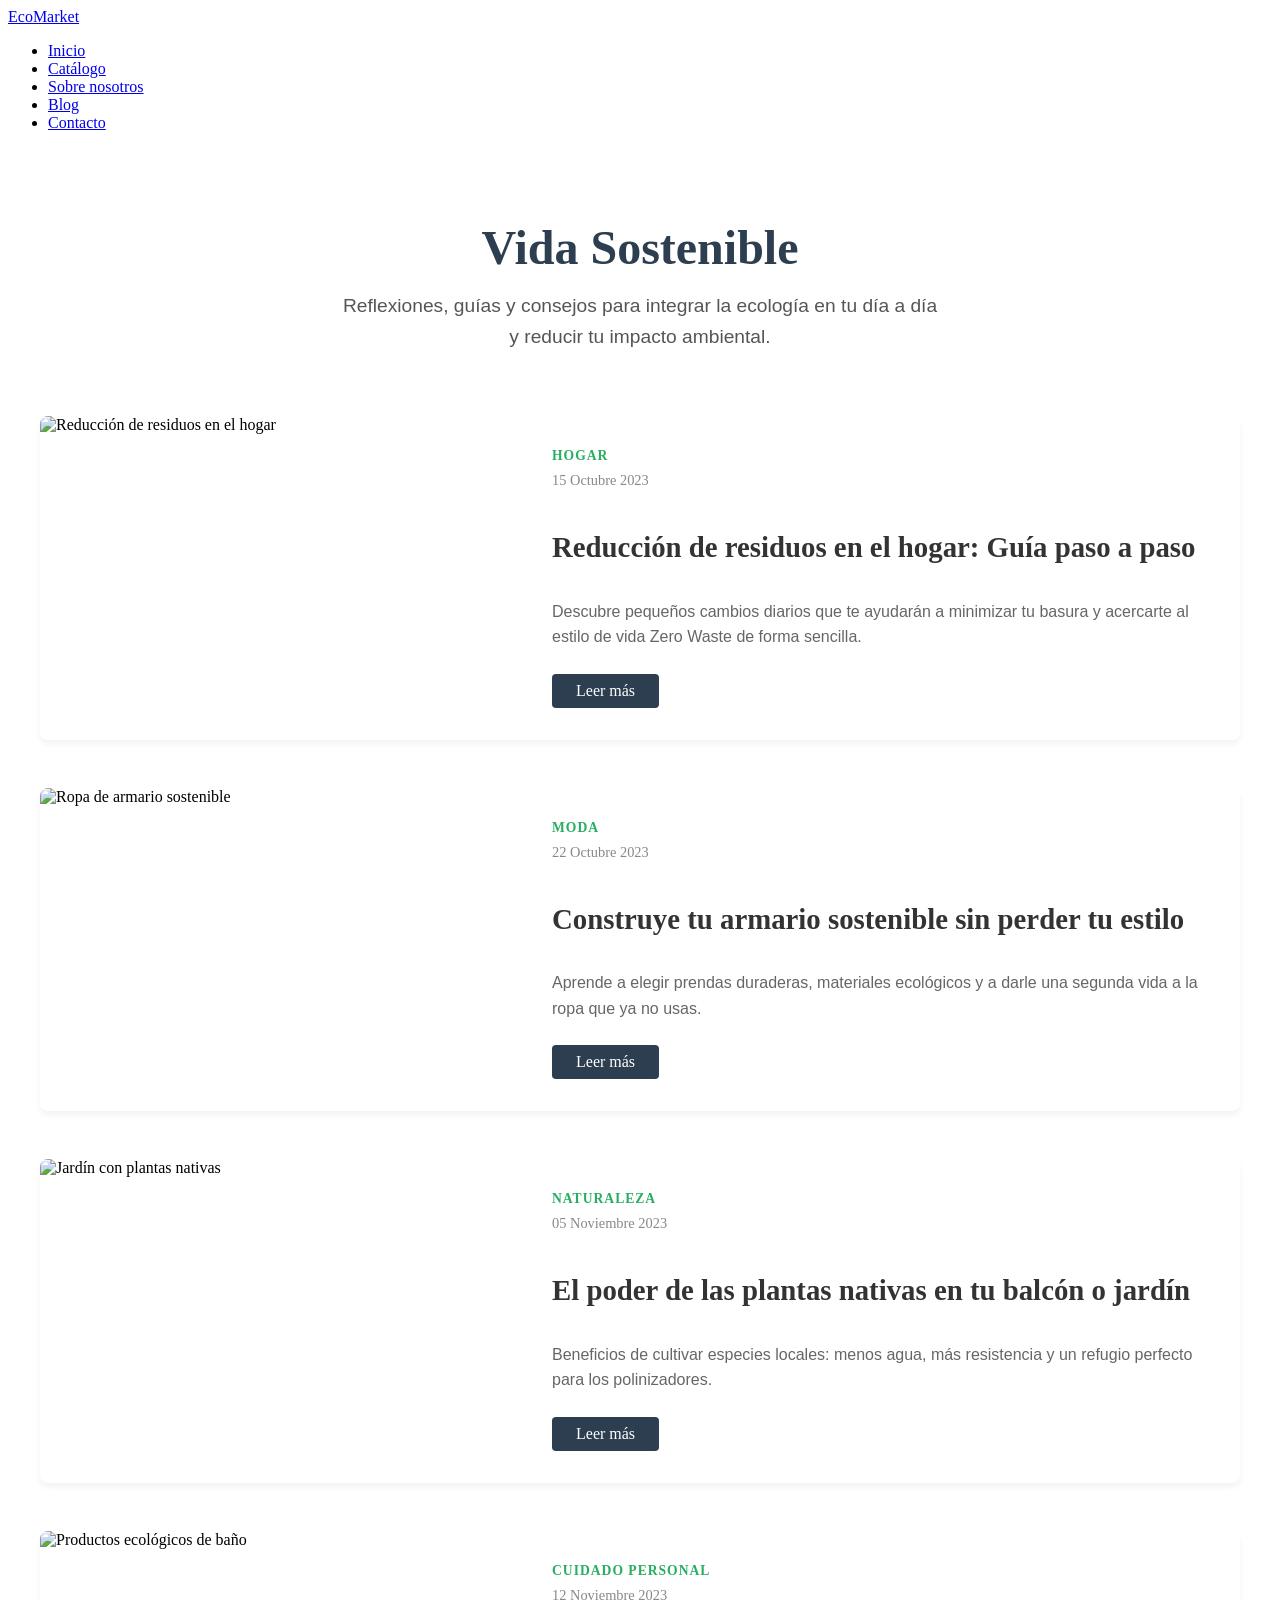
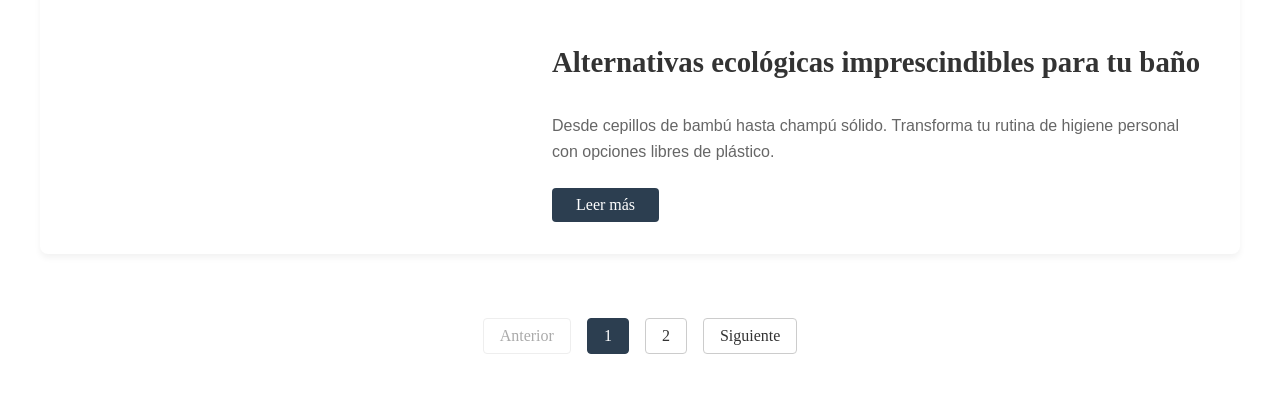
==== views/blog.html @ 9a7201a0 "feat: crear vista principal del blog con layout horizontal y enlazar en el menu" ====
<!DOCTYPE html>
<html lang="es">
<head>
    <meta charset="UTF-8">
    <meta name="viewport" content="width=device-width, initial-scale=1.0">
    <title>Vida Sostenible | EcoMarket</title>
    <link rel="stylesheet" href="../css/components.css">
    <link rel="stylesheet" href="../css/blog.css">
</head>
<body>
    <header>
        <nav class="navbar">
            <a href="../index.html" class="logo">EcoMarket</a>
            <ul class="nav-links">
                <li><a href="../index.html">Inicio</a></li>
                <li><a href="../productos.html">Catálogo</a></li>
                <li><a href="../sobre-nosotros.html">Sobre nosotros</a></li>
                <li><a href="../blog.html" class="active">Blog</a></li>
                <li><a href="../contacto.html">Contacto</a></li>
                
            </ul>
        </nav>
    </header>

    <main class="blog-main">
        <section class="blog-editorial-header">
            <h1>Vida Sostenible</h1>
            <p>Reflexiones, guías y consejos para integrar la ecología en tu día a día y reducir tu impacto ambiental.</p>
        </section>

        <section class="blog-list">
            
            <article class="blog-card">
                <figure class="blog-card__image-wrapper">
                    <img src="../img/residuos.jpg" alt="Reducción de residuos en el hogar" class="blog-card__img">
                </figure>
                <div class="blog-card__content">
                    <span class="blog-card__category">Hogar</span>
                    <time class="blog-card__date" datetime="2023-10-15">15 Octubre 2023</time>
                    <h2 class="blog-card__title">Reducción de residuos en el hogar: Guía paso a paso</h2>
                    <p class="blog-card__excerpt">Descubre pequeños cambios diarios que te ayudarán a minimizar tu basura y acercarte al estilo de vida Zero Waste de forma sencilla.</p>
                    <a href="articulo-residuos.html" class="blog-card__link">Leer más</a>
                </div>
            </article>

            <article class="blog-card">
                <figure class="blog-card__image-wrapper">
                    <img src="../img/armario.jpg" alt="Ropa de armario sostenible" class="blog-card__img">
                </figure>
                <div class="blog-card__content">
                    <span class="blog-card__category">Moda</span>
                    <time class="blog-card__date" datetime="2023-10-22">22 Octubre 2023</time>
                    <h2 class="blog-card__title">Construye tu armario sostenible sin perder tu estilo</h2>
                    <p class="blog-card__excerpt">Aprende a elegir prendas duraderas, materiales ecológicos y a darle una segunda vida a la ropa que ya no usas.</p>
                    <a href="articulo-armario.html" class="blog-card__link">Leer más</a>
                </div>
            </article>

            <article class="blog-card">
                <figure class="blog-card__image-wrapper">
                    <img src="../img/plantas.jpg" alt="Jardín con plantas nativas" class="blog-card__img">
                </figure>
                <div class="blog-card__content">
                    <span class="blog-card__category">Naturaleza</span>
                    <time class="blog-card__date" datetime="2023-11-05">05 Noviembre 2023</time>
                    <h2 class="blog-card__title">El poder de las plantas nativas en tu balcón o jardín</h2>
                    <p class="blog-card__excerpt">Beneficios de cultivar especies locales: menos agua, más resistencia y un refugio perfecto para los polinizadores.</p>
                    <a href="articulo-plantas.html" class="blog-card__link">Leer más</a>
                </div>
            </article>

            <article class="blog-card">
                <figure class="blog-card__image-wrapper">
                    <img src="../img/bano.jpg" alt="Productos ecológicos de baño" class="blog-card__img">
                </figure>
                <div class="blog-card__content">
                    <span class="blog-card__category">Cuidado Personal</span>
                    <time class="blog-card__date" datetime="2023-11-12">12 Noviembre 2023</time>
                    <h2 class="blog-card__title">Alternativas ecológicas imprescindibles para tu baño</h2>
                    <p class="blog-card__excerpt">Desde cepillos de bambú hasta champú sólido. Transforma tu rutina de higiene personal con opciones libres de plástico.</p>
                    <a href="articulo-bano.html" class="blog-card__link">Leer más</a>
                </div>
            </article>

        </section>

        <nav class="blog-pagination" aria-label="Navegación de páginas">
            <a href="#" class="pagination__btn pagination__btn--disabled">Anterior</a>
            <a href="#" class="pagination__num pagination__num--active">1</a>
            <a href="#" class="pagination__num">2</a>
            <a href="#" class="pagination__btn">Siguiente</a>
        </nav>
    </main>
</body>
</html>
---- css/components.css ----
/* COMPONENTES: TARJETA DE PRODUCTO*/
.product-card {
    background-color: var(--color-white);
    border-radius: 12px;
    overflow: hidden; /* Evita que la imagen se salga de los bordes redondeados */
    box-shadow: 0 4px 10px rgba(0, 0, 0, 0.04);
    transition: transform 0.3s ease, box-shadow 0.3s ease;
    display: flex;
    flex-direction: column; /* Organiza imagen arriba, texto abajo */
    height: 100%; /* Asegura que todas las tarjetas midan igual en el grid */
}

/* Efecto hover: Elevar la tarjeta */
.product-card:hover {
    transform: translateY(-8px);
    box-shadow: 0 12px 20px rgba(0, 0, 0, 0.08);
}

.product-card__image {
    width: 100%;
    height: 250px;
    object-fit: cover; /* Asegura que la imagen llene el espacio sin deformarse */
    border-bottom: 1px solid #f0f0f0;
}

.product-card__content {
    padding: 1.5rem;
    display: flex;
    flex-direction: column;
    flex-grow: 1; /* Hace que este contenedor empuje el botón hacia el fondo */
}

.product-card__title {
    font-size: 1.25rem;
    color: var(--color-text-dark);
    margin-bottom: 0.5rem;
}

.product-card__description {
    font-size: 0.95rem;
    color: var(--color-text-muted);
    margin-bottom: 1.5rem;
    flex-grow: 1; /* Ocupa el espacio vacío, alineando todos los botones abajo */
}

/* Modificamos el botón dentro de la tarjeta para que ocupe el 100% del ancho */
.product-card__btn {
    width: 100%;
    padding: 0.7rem;
    font-size: 1rem;
}

/* COMPONENTES: ACTUALIZACIÓN TARJETA CATÁLOGO */
.product-card {
    position: relative; /* Necesario para posicionar stock y fav */
}

/* Etiquetas de Stock */
.product-card__tag {
    position: absolute;
    top: 10px;
    left: 10px;
    padding: 0.3rem 0.8rem;
    border-radius: 20px;
    font-size: 0.8rem;
    font-weight: bold;
    color: var(--color-white);
    z-index: 10;
}

.product-card__tag--in-stock {
    background-color: var(--color-primary);
}

.product-card__tag--out-stock {
    background-color: #e74c3c; /* Rojo para agotado */
}

/* Tarjeta deshabilitada (Agotada) */
.product-card--disabled .product-card__image {
    filter: grayscale(100%);
    opacity: 0.7;
}

.product-card--disabled .product-card__btn {
    background-color: #bdc3c7;
    border-color: #bdc3c7;
    cursor: not-allowed;
}

.product-card__price {
    font-size: 1.5rem;
    font-weight: bold;
    color: var(--color-secondary);
    margin-bottom: 1rem;
}

/* BOTÓN FAVORITO (CSS Puro sin JS) */
.product-card__fav {
    position: absolute;
    top: 10px;
    right: 10px;
    z-index: 10;
    background: var(--color-white);
    border-radius: 50%;
    width: 35px;
    height: 35px;
    display: flex;
    align-items: center;
    justify-content: center;
    box-shadow: 0 2px 5px rgba(0,0,0,0.1);
}

.fav-checkbox {
    display: none; /* Ocultamos el input real */
}

.fav-label {
    cursor: pointer;
    font-size: 1.2rem;
    color: #ccc; /* Corazón gris por defecto */
    transition: color 0.3s, transform 0.2s;
    user-select: none;
}

/* La magia sin JS: Si el checkbox oculto está marcado, cambia el color del label adyacente */
.fav-checkbox:checked + .fav-label {
    color: #e74c3c; /* Corazón rojo */
    transform: scale(1.1); /* Ligero aumento de tamaño */
}

/* COMPONENTES: PAGINACIÓN */
.pagination {
    display: flex;
    justify-content: center;
    align-items: center;
    gap: 0.5rem;
}

.pagination__link, .pagination__btn {
    padding: 0.5rem 1rem;
    border: 1px solid #e0e0e0;
    border-radius: 5px;
    transition: all 0.3s;
}

.pagination__link--active, .pagination__link:hover, .pagination__btn:hover {
    background-color: var(--color-primary);
    color: var(--color-white);
    border-color: var(--color-primary);
}


/* =========================================
   COMPONENTES: SOBRE NOSOTROS
   ========================================= */

/* Tarjetas de Principios */
.principle-card {
    background: var(--color-white);
    padding: 2.5rem 1.5rem;
    border-radius: 12px;
    text-align: center;
    box-shadow: 0 4px 10px rgba(0,0,0,0.03);
    transition: transform 0.3s;
}

.principle-card:hover {
    transform: translateY(-5px);
}

.principle-card__icon {
    font-size: 3rem;
    margin-bottom: 1rem;
}

.principle-card__title {
    color: var(--color-secondary);
    margin-bottom: 1rem;
}

/* COMPONENTES: CARRUSEL CSS DE TESTIMONIOS */
.testimonials {
    padding: 5rem 1.5rem;
    background-color: var(--color-bg-light);
}

.testimonials__container {
    max-width: 1000px;
    margin: 0 auto;
}

/* La magia del Slider sin JS */
.carousel {
    display: flex;
    overflow-x: auto; /* Permite desplazamiento horizontal */
    scroll-snap-type: x mandatory; /* Fuerza a que las tarjetas se "encajen" al hacer scroll */
    gap: 2rem;
    padding-bottom: 2rem; /* Espacio para que la sombra no se corte */
    
    /* Ocultar la barra de scroll (estético) */
    scrollbar-width: none; /* Firefox */
}

.carousel::-webkit-scrollbar {
    display: none; /* Chrome, Safari, Edge */
}

/* Tarjeta del testimonio individual */
.testimonial-card {
    scroll-snap-align: center; /* Encaja la tarjeta en el centro de la vista */
    flex: 0 0 100%; /* En móvil ocupa todo el ancho */
    max-width: 400px;
    background-color: var(--color-white);
    padding: 2rem;
    border-radius: 15px;
    box-shadow: 0 5px 15px rgba(0,0,0,0.05);
    display: flex;
    flex-direction: column;
    justify-content: space-between;
    
    /* Efecto de animación solicitado */
    transition: transform 0.4s ease, box-shadow 0.4s ease;
}

/* Animación al pasar el ratón */
.testimonial-card:hover {
    transform: scale(1.05); /* Se agranda un 5% */
    box-shadow: 0 15px 30px rgba(0,0,0,0.1);
}

/* Ajuste del carrusel para escritorio */
@media (min-width: 768px) {
    .testimonial-card {
        flex: 0 0 calc(50% - 1rem); /* Muestra 2 tarjetas a la vez en pantallas grandes */
    }
}

.testimonial-card__stars {
    margin-bottom: 1rem;
}

.testimonial-card__text {
    font-style: italic;
    color: var(--color-text-dark);
    margin-bottom: 2rem;
}

.testimonial-card__user {
    display: flex;
    align-items: center;
    gap: 1rem;
    border-top: 1px solid #eee;
    padding-top: 1rem;
}

.testimonial-card__avatar {
    width: 50px;
    height: 50px;
    border-radius: 50%; /* Hace la imagen circular */
    object-fit: cover;
}

.testimonial-card__name {
    font-weight: bold;
    color: var(--color-secondary);
}

/* Mostrar una barra de scroll estilizada para que los usuarios de PC puedan interactuar */
.carousel {
    scrollbar-width: thin; /* Para Firefox */
    scrollbar-color: var(--color-primary) var(--color-bg-light);
}

/* Estilos de la barra para Chrome, Safari y Edge */
.carousel::-webkit-scrollbar {
    height: 10px; /* Grosor de la barra horizontal */
}

.carousel::-webkit-scrollbar-track {
    background: var(--color-bg-light); 
    border-radius: 10px;
}

.carousel::-webkit-scrollbar-thumb {
    background: var(--color-primary); 
    border-radius: 10px;
}

.carousel::-webkit-scrollbar-thumb:hover {
    background: var(--color-secondary); /* Se oscurece al pasar el cursor */
}

/* COMPONENTES: FORMULARIO INTELIGENTE*/
.form {
    display: flex;
    flex-direction: column;
    gap: 1.5rem;
}

.form__group {
    display: flex;
    flex-direction: column;
}

.form__label {
    font-weight: bold;
    margin-bottom: 0.5rem;
    color: var(--color-text-dark);
}

.form__input {
    padding: 0.8rem 1rem;
    border: 2px solid #ccc;
    border-radius: 8px;
    font-size: 1rem;
    font-family: var(--font-main);
    outline: none;
    transition: border-color 0.3s;
}

.form__textarea {
    resize: vertical; /* Permite al usuario agrandar hacia abajo, pero no a los lados */
    min-height: 120px;
}

/* Ocultamos el mensaje de error por defecto */
.form__error {
    color: #e74c3c;
    font-size: 0.85rem;
    margin-top: 0.4rem;
    display: none; /* Oculto inicialmente */
}

/* Si el usuario escribió algo y es VÁLIDO (borde verde) */
.form__input:not(:placeholder-shown):valid {
    border-color: #2ecc71; /* Verde */
}

/* Si el usuario escribió algo y es INVÁLIDO (borde rojo) */
.form__input:not(:placeholder-shown):invalid {
    border-color: #e74c3c; /* Rojo */
}

/* Si es inválido (y no está vacío), mostramos el mensaje de error */
.form__input:not(:placeholder-shown):invalid ~ .form__error {
    display: block;
}

/* Efecto focus por defecto (cuando se le da click) */
.form__input:focus {
    border-color: var(--color-primary);
}

.form__btn {
    margin-top: 1rem;
    width: 100%;
}
.principle-card__icon {
    display: flex;
    justify-content: center;
    align-items: center;
    width: 80px;
    height: 80px;
    margin: 0 auto 1.5rem auto; /* Centrado con margen abajo */
    background-color: rgba(46, 204, 113, 0.1); /* Un fondo verde muy sutil (cambia el color si es necesario) */
    border-radius: 50%; /* Lo hace un círculo perfecto */
    transition: transform 0.3s ease;
}

/* Efecto al pasar el cursor por encima de la tarjeta del principio */
.principle-card:hover .principle-card__icon {
    transform: scale(1.1); /* El icono crece ligeramente */
}


/*Boton WhatsApp*/
.whatsapp-btn {
    position: fixed;
    bottom: 30px;                     /* Separación del borde inferior */
    right: 30px;                      /* Separación del borde derecho */
    width: 60px;
    height: 60px;
    background-color: #25D366;        /* Verde oficial de WhatsApp */
    color: #ffffff;
    border-radius: 50%;               /* Círculo perfecto */
    display: flex;
    justify-content: center;
    align-items: center;
    box-shadow: 0 4px 10px rgba(0, 0, 0, 0.15);
    z-index: 9999;                    /* Súper alto para quedar por encima de todo */
    text-decoration: none;
    transition: transform 0.3s ease, background-color 0.3s ease;
    
    /* Dispara la animación de pulso infinito (duración 2s) */
    animation: whatsapp-radar-pulse 2s infinite;
}

/* Efectos al pasar el cursor (Hover) */
.whatsapp-btn:hover {
    background-color: #20ba5a;        /* Verde ligeramente más oscuro */
    transform: scale(1.1);            /* Crece sutilmente */
}

/* Icono SVG interior */
.whatsapp-btn__icon {
    width: 32px;
    height: 32px;
    transition: transform 0.3s ease;
}

.whatsapp-btn:hover .whatsapp-btn__icon {
    transform: rotate(10deg);         /* Gira ligeramente al hacer hover para darle juego */
}

/* 🌀 ANIMACIÓN DE PULSO RADAR EN CSS */
@keyframes whatsapp-radar-pulse {
    0% {
        transform: scale(1);
        /* Sombra inicial pegada al botón */
        box-shadow: 0 0 0 0 rgba(37, 211, 102, 0.7);
    }
    70% {
        transform: scale(1.05);
        /* La sombra se expande hacia afuera y se vuelve traslúcida */
        box-shadow: 0 0 0 15px rgba(37, 211, 102, 0);
    }
    100% {
        transform: scale(1);
        /* Regresa a su tamaño original sin sombra */
        box-shadow: 0 0 0 0 rgba(37, 211, 102, 0);
    }
}

/* Adaptación para pantallas táctiles de celulares pequeños */
@media (max-width: 480px) {
    .whatsapp-btn {
        bottom: 20px;
        right: 20px;
        width: 50px;
        height: 50px;
    }
    .whatsapp-btn__icon {
        width: 26px;
        height: 26px;
    }
}
---- css/blog.css ----
/* =========================================
   ESTILOS GENERALES DEL BLOG (EDITORIAL)
   ========================================= */

.blog-main {
    max-width: 1200px;
    margin: 0 auto;
    padding: 2rem;
}

/* Encabezado Editorial */
.blog-editorial-header {
    text-align: center;
    margin-bottom: 4rem;
}

.blog-editorial-header h1 {
    font-family: 'Georgia', serif; /* Tipografía Serif para toque editorial */
    font-size: 3rem;
    color: #2c3e50;
    margin-bottom: 1rem;
}

.blog-editorial-header p {
    font-family: 'Arial', sans-serif;
    font-size: 1.2rem;
    color: #555;
    max-width: 600px;
    margin: 0 auto;
    line-height: 1.6;
}

/* =========================================
   TARJETAS DE BLOG (BEM: .blog-card)
   ========================================= */
.blog-list {
    display: flex;
    flex-direction: column;
    gap: 3rem; /* Espaciado entre artículos */
    margin-bottom: 4rem;
}

.blog-card {
    display: grid;
    grid-template-columns: 1fr; /* Móvil: 1 sola columna */
    background-color: #fff;
    border-radius: 8px;
    overflow: hidden;
    box-shadow: 0 4px 6px rgba(0,0,0,0.05);
    transition: transform 0.3s ease, box-shadow 0.3s ease;
}

.blog-card:hover {
    transform: translateY(-5px);
    box-shadow: 0 10px 15px rgba(0,0,0,0.1);
}

.blog-card__image-wrapper {
    margin: 0;
    width: 100%;
    height: 250px; /* Altura fija para móvil */
}

.blog-card__img {
    width: 100%;
    height: 100%;
    object-fit: cover; /* Evita que la imagen se deforme */
}

.blog-card__content {
    padding: 2rem;
    display: flex;
    flex-direction: column;
    justify-content: center;
}

.blog-card__category {
    font-size: 0.85rem;
    text-transform: uppercase;
    letter-spacing: 1px;
    color: #27ae60;
    font-weight: bold;
    margin-bottom: 0.5rem;
}

.blog-card__date {
    font-size: 0.9rem;
    color: #888;
    margin-bottom: 1rem;
}

.blog-card__title {
    font-family: 'Georgia', serif;
    font-size: 1.8rem;
    color: #333;
    margin-bottom: 1rem;
    line-height: 1.3;
}

.blog-card__excerpt {
    font-family: 'Arial', sans-serif;
    color: #666;
    line-height: 1.6;
    margin-bottom: 1.5rem;
}

.blog-card__link {
    display: inline-block;
    align-self: flex-start;
    padding: 0.5rem 1.5rem;
    background-color: #2c3e50;
    color: #fff;
    text-decoration: none;
    border-radius: 4px;
    transition: background-color 0.3s ease;
}

.blog-card__link:hover, 
.blog-card__link:focus {
    background-color: #27ae60;
}

/* --- Media Query para Escritorio --- */
@media (min-width: 768px) {
    .blog-card {
        grid-template-columns: 40% 60%; /* Distribución 40% imagen / 60% texto exigida */
    }

    .blog-card__image-wrapper {
        height: 100%; /* Toma toda la altura de la tarjeta */
    }
}

/* =========================================
   PAGINACIÓN
   ========================================= */
.blog-pagination {
    display: flex;
    justify-content: center;
    align-items: center;
    gap: 1rem;
}

.pagination__btn, .pagination__num {
    padding: 0.5rem 1rem;
    border: 1px solid #ccc;
    color: #333;
    text-decoration: none;
    border-radius: 4px;
    transition: all 0.3s ease;
}

.pagination__btn:hover:not(.pagination__btn--disabled), 
.pagination__num:hover {
    background-color: #27ae60;
    color: #fff;
    border-color: #27ae60;
}

.pagination__num--active {
    background-color: #2c3e50;
    color: #fff;
    border-color: #2c3e50;
}

.pagination__btn--disabled {
    color: #aaa;
    border-color: #eee;
    cursor: not-allowed;
}
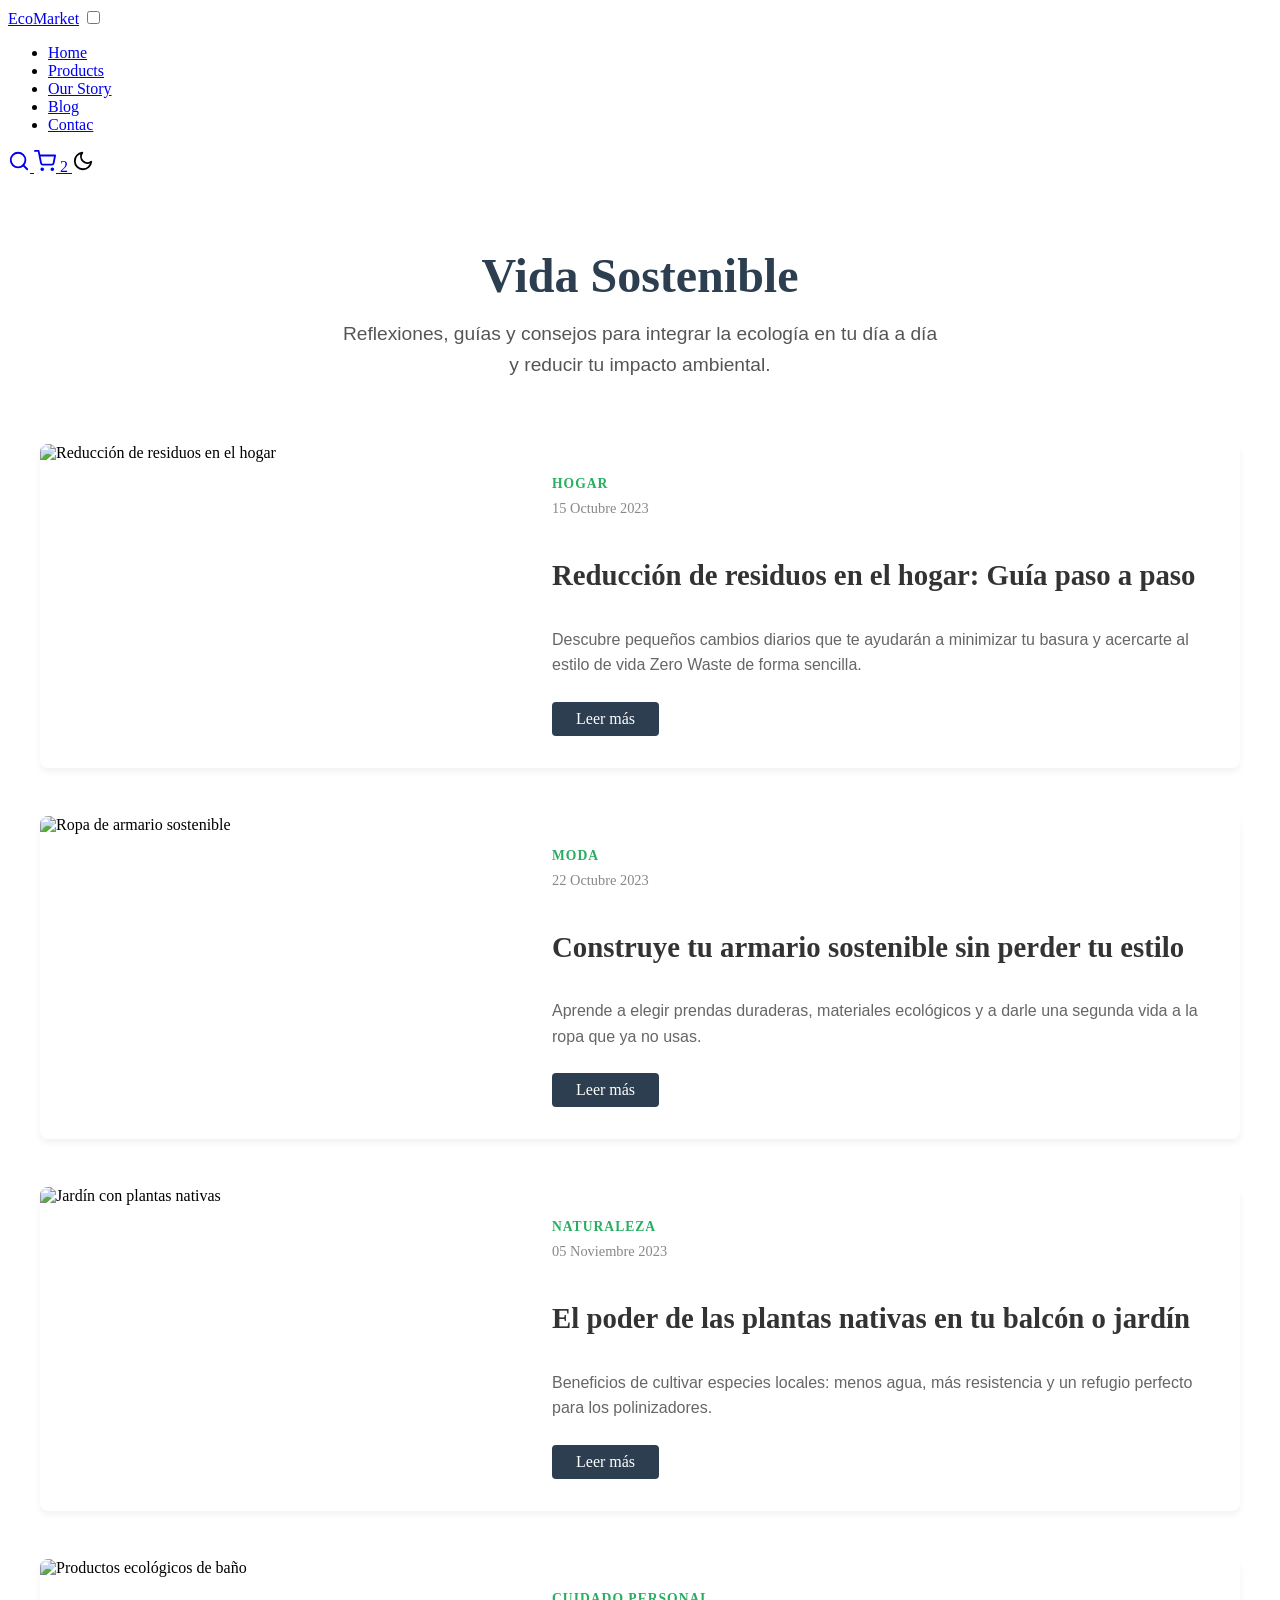
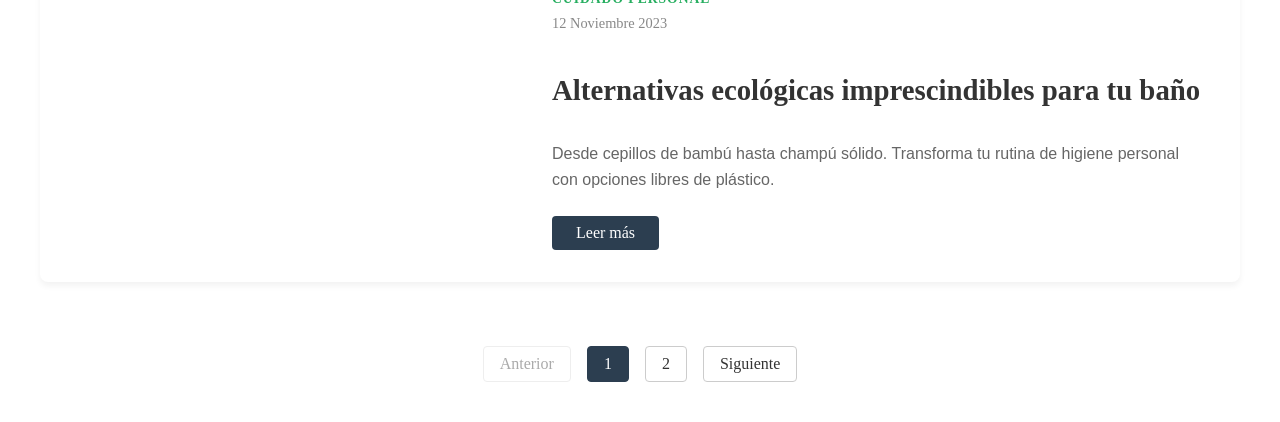
==== commit 695655a8: "feat: integrar vista de blog con cabecera BEM, rutas relativas y estilos de tarjetas horizontales" ====
--- a/views/blog.html
+++ b/views/blog.html
@@ -8,18 +8,48 @@
     <link rel="stylesheet" href="../css/blog.css">
 </head>
 <body>
-    <header>
-        <nav class="navbar">
-            <a href="../index.html" class="logo">EcoMarket</a>
-            <ul class="nav-links">
-                <li><a href="../index.html">Inicio</a></li>
-                <li><a href="../productos.html">Catálogo</a></li>
-                <li><a href="../sobre-nosotros.html">Sobre nosotros</a></li>
-                <li><a href="../blog.html" class="active">Blog</a></li>
-                <li><a href="../contacto.html">Contacto</a></li>
+    <header class="header">
+        <div class="header__container">
+            <a href="../index.html" class="header__logo">EcoMarket</a>
+            <input type="checkbox" id="menu-toggle" class="header__checkbox">
+            <label for="menu-toggle" class="header__toggle-btn">
+                <span class="header__icon-bar"></span>
+                <span class="header__icon-bar"></span>
+                <span class="header__icon-bar"></span>
+            </label>
+            <nav class="header__nav">
+                <ul class="header__list">
+                    <li class="header__item"><a href="../index.html" class="header__link">Home</a></li>
+                    <li class="header__item"><a href="productos.html" class="header__link header__link--active">Products</a></li>
+                    <li class="header__item"><a href="sobre-nosotros.html" class="header__link">Our Story</a></li>
+                    <li class="header__item"><a href="blog.html" class="header__link">Blog</a></li>
+                    <li class="header__item"><a href="contacto.html" class="header__link">Contac</a></li>
+                </ul>
+            </nav>
+
+            
+            <div class="header__utilities">
+                <!-- Icono de Búsqueda SVG -->
+                <a href="#" class="header__icon" aria-label="Buscar">
+                    <svg width="22" height="22" viewBox="0 0 24 24" fill="none" stroke="currentColor" stroke-width="2" stroke-linecap="round" stroke-linejoin="round"><circle cx="11" cy="11" r="8"></circle><line x1="21" y1="21" x2="16.65" y2="16.65"></line></svg>
+                </a>
                 
-            </ul>
-        </nav>
+                <!-- Icono de Carrito SVG -->
+                <a href="#" class="header__icon header__icon--cart" aria-label="Carrito">
+                    <svg width="22" height="22" viewBox="0 0 24 24" fill="none" stroke="currentColor" stroke-width="2" stroke-linecap="round" stroke-linejoin="round">
+                        <circle cx="9" cy="21" r="1"></circle>
+                        <circle cx="20" cy="21" r="1"></circle>
+                        <path d="M1 1h4l2.68 13.39a2 2 0 0 0 2 1.61h9.72a2 2 0 0 0 2-1.61L23 6H6"></path>
+                    </svg>
+                    <span class="header__cart-badge">2</span>
+                </a>
+
+                <!-- Opcional: Si quieres que el botón del modo nocturno también esté aquí -->
+                <label for="dark-mode-toggle" class="header__icon" aria-label="Modo Oscuro" style="cursor: pointer;">
+                    <svg width="22" height="22" viewBox="0 0 24 24" fill="none" stroke="currentColor" stroke-width="2" stroke-linecap="round" stroke-linejoin="round"><path d="M21 12.79A9 9 0 1 1 11.21 3 7 7 0 0 0 21 12.79z"></path></svg>
+                </label>
+            </div>
+        </div>
     </header>
 
     <main class="blog-main">
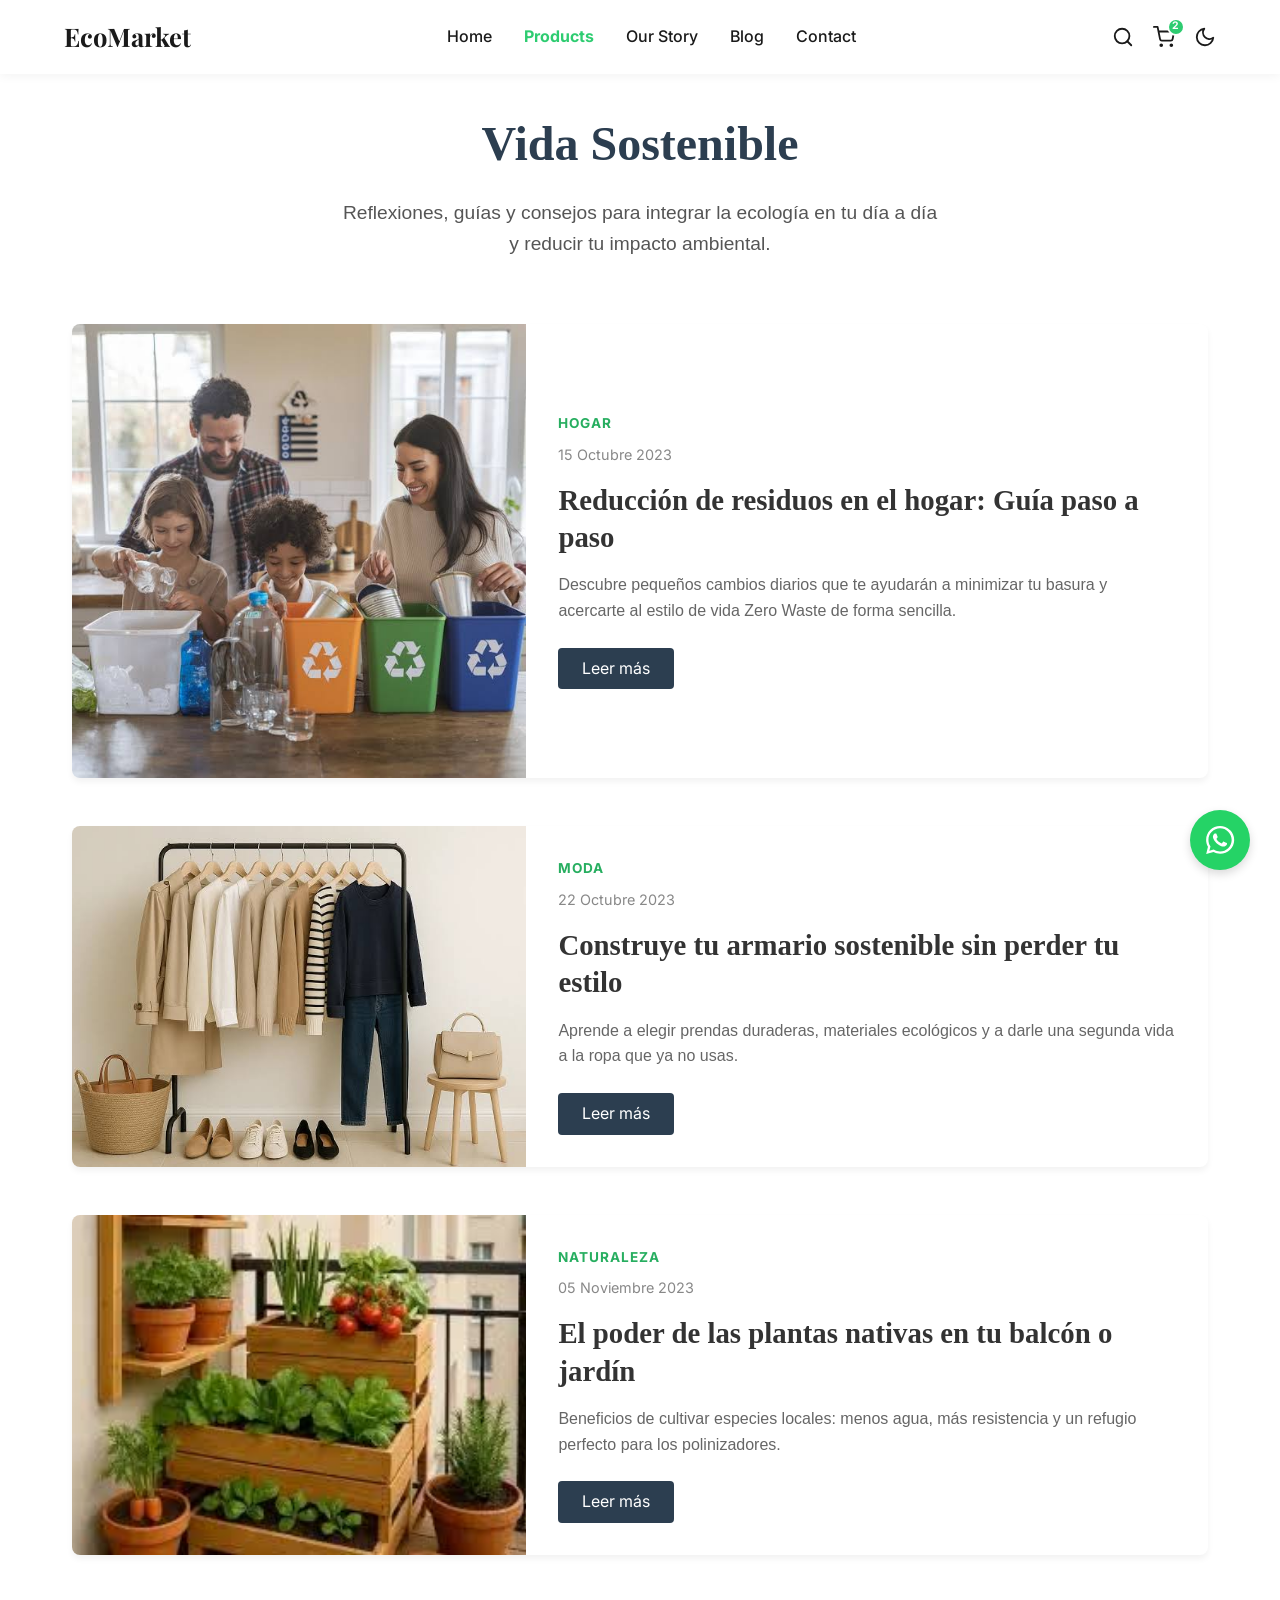
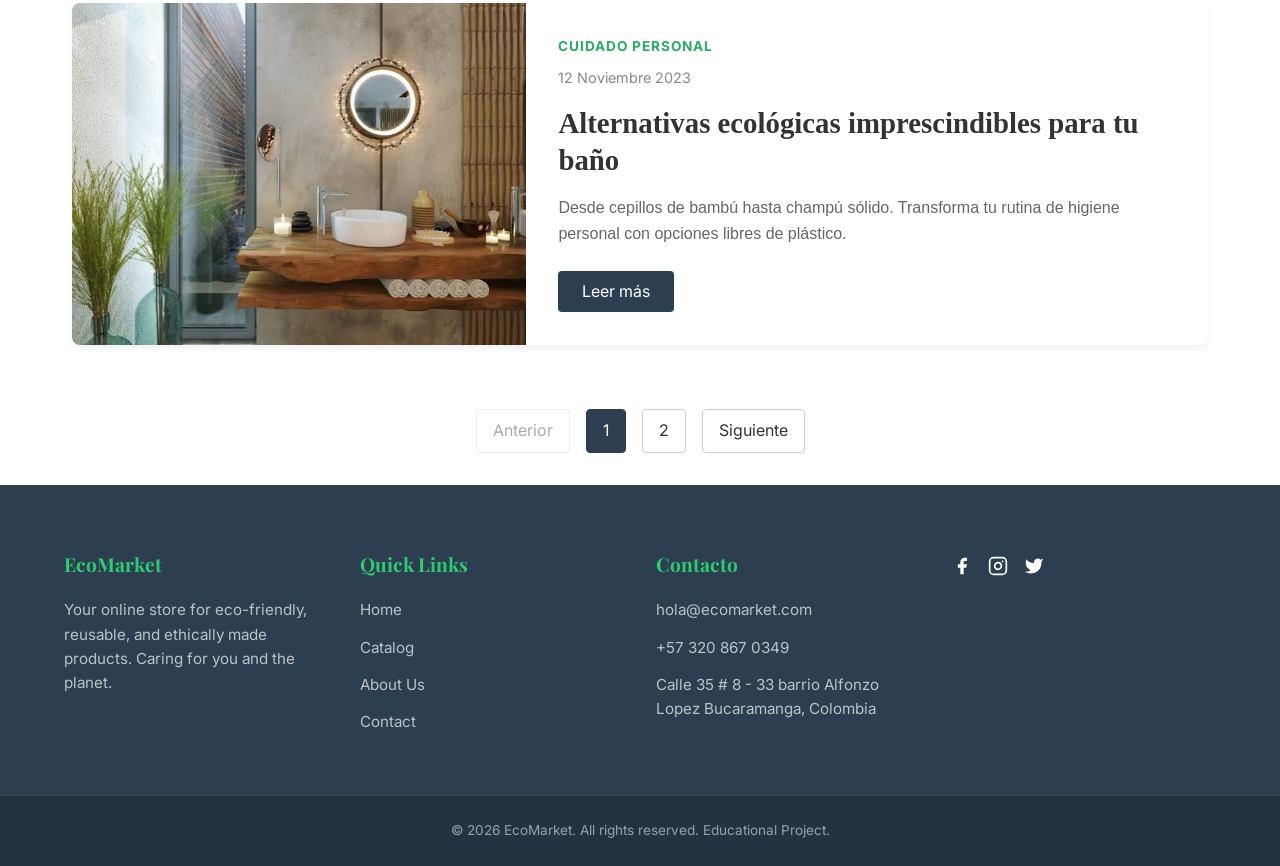
==== commit fa7b46ef: "feat: actualización de vista blog y maquetación de articulo.html" ====
--- a/views/blog.html
+++ b/views/blog.html
@@ -4,8 +4,11 @@
     <meta charset="UTF-8">
     <meta name="viewport" content="width=device-width, initial-scale=1.0">
     <title>Vida Sostenible | EcoMarket</title>
+    <link rel="stylesheet" href="../css/main.css">
+    <link rel="stylesheet" href="../css/layout.css">
     <link rel="stylesheet" href="../css/components.css">
-    <link rel="stylesheet" href="../css/blog.css">
+    <link rel="stylesheet" href="../css/animations.css">
+    <link rel="stylesheet" href="../css/layout.css">
 </head>
 <body>
     <header class="header">
@@ -23,17 +26,14 @@
                     <li class="header__item"><a href="productos.html" class="header__link header__link--active">Products</a></li>
                     <li class="header__item"><a href="sobre-nosotros.html" class="header__link">Our Story</a></li>
                     <li class="header__item"><a href="blog.html" class="header__link">Blog</a></li>
-                    <li class="header__item"><a href="contacto.html" class="header__link">Contac</a></li>
+                    <li class="header__item"><a href="contacto.html" class="header__link">Contact</a></li>
                 </ul>
             </nav>
-
-            
             <div class="header__utilities">
                 <!-- Icono de Búsqueda SVG -->
                 <a href="#" class="header__icon" aria-label="Buscar">
                     <svg width="22" height="22" viewBox="0 0 24 24" fill="none" stroke="currentColor" stroke-width="2" stroke-linecap="round" stroke-linejoin="round"><circle cx="11" cy="11" r="8"></circle><line x1="21" y1="21" x2="16.65" y2="16.65"></line></svg>
                 </a>
-                
                 <!-- Icono de Carrito SVG -->
                 <a href="#" class="header__icon header__icon--cart" aria-label="Carrito">
                     <svg width="22" height="22" viewBox="0 0 24 24" fill="none" stroke="currentColor" stroke-width="2" stroke-linecap="round" stroke-linejoin="round">
@@ -62,53 +62,53 @@
             
             <article class="blog-card">
                 <figure class="blog-card__image-wrapper">
-                    <img src="../img/residuos.jpg" alt="Reducción de residuos en el hogar" class="blog-card__img">
+                    <img src="../img/products/Hogar reduccion.jpg" alt="Reducción de residuos en el hogar" class="blog-card__img">
                 </figure>
                 <div class="blog-card__content">
                     <span class="blog-card__category">Hogar</span>
                     <time class="blog-card__date" datetime="2023-10-15">15 Octubre 2023</time>
                     <h2 class="blog-card__title">Reducción de residuos en el hogar: Guía paso a paso</h2>
                     <p class="blog-card__excerpt">Descubre pequeños cambios diarios que te ayudarán a minimizar tu basura y acercarte al estilo de vida Zero Waste de forma sencilla.</p>
-                    <a href="articulo-residuos.html" class="blog-card__link">Leer más</a>
+                    <a href="../articulo.html" class="blog-card__link">Leer más</a>
                 </div>
             </article>
 
             <article class="blog-card">
                 <figure class="blog-card__image-wrapper">
-                    <img src="../img/armario.jpg" alt="Ropa de armario sostenible" class="blog-card__img">
+                    <img src="../img/products/Armario Sostenible.jpg" alt="Ropa de armario sostenible" class="blog-card__img">
                 </figure>
                 <div class="blog-card__content">
                     <span class="blog-card__category">Moda</span>
                     <time class="blog-card__date" datetime="2023-10-22">22 Octubre 2023</time>
                     <h2 class="blog-card__title">Construye tu armario sostenible sin perder tu estilo</h2>
                     <p class="blog-card__excerpt">Aprende a elegir prendas duraderas, materiales ecológicos y a darle una segunda vida a la ropa que ya no usas.</p>
-                    <a href="articulo-armario.html" class="blog-card__link">Leer más</a>
+                    <a href="../articulo.html"" class="blog-card__link">Leer más</a>
                 </div>
             </article>
 
             <article class="blog-card">
                 <figure class="blog-card__image-wrapper">
-                    <img src="../img/plantas.jpg" alt="Jardín con plantas nativas" class="blog-card__img">
+                    <img src="../img/products/plantas balcon.jpg" alt="Jardín con plantas nativas" class="blog-card__img">
                 </figure>
                 <div class="blog-card__content">
                     <span class="blog-card__category">Naturaleza</span>
                     <time class="blog-card__date" datetime="2023-11-05">05 Noviembre 2023</time>
                     <h2 class="blog-card__title">El poder de las plantas nativas en tu balcón o jardín</h2>
                     <p class="blog-card__excerpt">Beneficios de cultivar especies locales: menos agua, más resistencia y un refugio perfecto para los polinizadores.</p>
-                    <a href="articulo-plantas.html" class="blog-card__link">Leer más</a>
+                    <a href="../articulo.html"" class="blog-card__link">Leer más</a>
                 </div>
             </article>
 
             <article class="blog-card">
                 <figure class="blog-card__image-wrapper">
-                    <img src="../img/bano.jpg" alt="Productos ecológicos de baño" class="blog-card__img">
+                    <img src="../img/products/ecobaños.jpg" alt="Productos ecológicos de baño" class="blog-card__img">
                 </figure>
                 <div class="blog-card__content">
                     <span class="blog-card__category">Cuidado Personal</span>
                     <time class="blog-card__date" datetime="2023-11-12">12 Noviembre 2023</time>
                     <h2 class="blog-card__title">Alternativas ecológicas imprescindibles para tu baño</h2>
                     <p class="blog-card__excerpt">Desde cepillos de bambú hasta champú sólido. Transforma tu rutina de higiene personal con opciones libres de plástico.</p>
-                    <a href="articulo-bano.html" class="blog-card__link">Leer más</a>
+                    <a href="../articulo.html" class="blog-card__link">Leer más</a>
                 </div>
             </article>
 
@@ -121,5 +121,57 @@
             <a href="#" class="pagination__btn">Siguiente</a>
         </nav>
     </main>
+    <footer class="footer">
+        <div class="footer__container">
+            
+            <div class="footer__section">
+                <h3 class="footer__title">EcoMarket</h3>
+                <p class="footer__text">Your online store for eco-friendly, reusable, and ethically made products. Caring for you and the planet.</p>
+            </div>
+
+            <div class="footer__section">
+                <h3 class="footer__title">Quick Links</h3>
+                <ul class="footer__list">
+                    <li><a href="index.html" class="footer__link">Home</a></li>
+                    <li><a href="views/productos.html" class="footer__link">Catalog</a></li>
+                    <li><a href="views/sobre-nosotros.html" class="footer__link">About Us</a></li>
+                    <li><a href="views/contacto.html" class="footer__link">Contact</a></li>
+                </ul>
+            </div>
+
+            <div class="footer__section">
+                <h3 class="footer__title">Contacto</h3>
+                <p class="footer__text">hola@ecomarket.com</p>
+                <p class="footer__text">+57 320 867 0349</p>
+                <p class="footer__text">Calle 35 # 8 - 33 barrio Alfonzo Lopez Bucaramanga, Colombia</p>
+            </div>
+
+             <div class="footer__socials">
+                <a href="#" class="footer__social-link" aria-label="Facebook">
+                    <svg width="20" height="20" viewBox="0 0 24 24" fill="currentColor"><path d="M18 2h-3a5 5 0 0 0-5 5v3H7v4h3v8h4v-8h3l1-4h-4V7a1 1 0 0 1 1-1h3z"/></svg>
+                </a>
+                <a href="#" class="footer__social-link" aria-label="Instagram">
+                    <svg width="20" height="20" viewBox="0 0 24 24" fill="none" stroke="currentColor" stroke-width="2" stroke-linecap="round" stroke-linejoin="round"><rect x="2" y="2" width="20" height="20" rx="5" ry="5"></rect><path d="M16 11.37A4 4 0 1 1 12.63 8 4 4 0 0 1 16 11.37z"></path><line x1="17.5" y1="6.5" x2="17.51" y2="6.5"></line></svg>
+                </a>
+                <a href="#" class="footer__social-link" aria-label="Twitter">
+                    <svg width="20" height="20" viewBox="0 0 24 24" fill="currentColor"><path d="M23 3a10.9 10.9 0 0 1-3.14 1.53 4.48 4.48 0 0 0-7.86 3v1A10.66 10.66 0 0 1 3 4s-4 9 5 13a11.64 11.64 0 0 1-7 2c9 5 20 0 20-11.5a4.5 4.5 0 0 0-.08-.83A7.72 7.72 0 0 0 23 3z"/></svg>
+                </a>
+            </div>
+
+        </div>
+
+        <div class="footer__bottom">
+            <p>&copy; 2026 EcoMarket. All rights reserved. Educational Project.</p>
+        </div>
+    </footer>
+    <a href="https://wa.me/573208670349?text=Hi!%20I'm%20interested%20in%20EcoMarket%20sustainable%20products." 
+        class="whatsapp-btn" 
+        target="_blank" 
+        rel="noopener noreferrer" 
+        aria-label="Chat on WhatsApp">
+        <svg class="whatsapp-btn__icon" xmlns="http://www.w3.org/2000/svg" viewBox="0 0 448 512" width="30" height="30" fill="currentColor">
+            <path d="M380.9 97.1C339 55.1 283.2 32 223.9 32c-122.4 0-222 99.6-222 222 0 39.1 10.2 77.3 29.6 111L3 480l117.7-30.9c32.4 17.7 68.9 27 106.1 27h.1c122.3 0 224.1-99.6 224.1-222 0-59.3-25.2-115-67.1-157zm-157 341.6c-33.2 0-65.7-8.9-94-25.7l-6.7-4-69.8 18.3L72 359.2l-4.4-7c-18.5-29.4-28.2-63.3-28.2-98.2 0-101.7 82.8-184.5 184.6-184.5 49.3 0 95.6 19.2 130.4 54.1 34.8 34.9 56.2 81.2 56.1 130.5 0 101.8-84.9 184.6-186.6 184.6zm101.2-138.2c-5.5-2.8-32.8-16.2-37.9-18-5.1-1.9-8.8-2.8-12.5 2.8-3.7 5.6-14.3 18-17.6 21.8-3.2 3.7-6.5 4.2-12 1.4-32.6-16.3-54-29.1-75.5-66-5.7-9.8 5.7-9.1 16.3-30.3 1.8-3.7.9-6.9-.5-9.7-1.4-2.8-12.5-30.1-17.1-41.2-4.5-10.8-9.1-9.3-12.5-9.5-3.2-.2-6.9-.2-10.6-.2-3.7 0-9.7 1.4-14.8 6.9-5.1 5.6-19.4 19-19.4 46.3 0 27.3 19.9 53.7 22.6 57.4 2.8 3.7 39.1 59.7 94.8 83.8 35.2 15.2 49 16.5 66.6 13.9 10.7-1.6 32.8-13.4 37.4-26.4 4.6-13 4.6-24.1 3.2-26.4-1.3-2.5-5-3.9-10.5-6.6z"/>
+        </svg>
+    </a>
 </body>
 </html>
--- a/css/main.css
+++ b/css/main.css
@@ -0,0 +1,77 @@
+/* Importamos una fuente Serif elegante para los títulos desde Google Fonts */
+@import url('https://fonts.googleapis.com/css2?family=Playfair+Display:ital,wght@0,400;0,600;0,700;1,400&family=Inter:wght@400;500;600&display=swap');
+
+
+
+
+/* 1. VARIABLES GLOBALES*/
+:root {
+    /* Nueva Paleta de Colores basada en tu mockup */
+    --color-primary: #2ecc71;       /* Verde vibrante original */
+    --color-primary-hover: #27ae60; 
+    --color-dark-green: #2c4c3b;    /* Verde muy oscuro para botones secundarios */
+    --color-cream: #f4f4e8;         /* Color crema elegante para el footer y fondos */
+    --color-white: #ffffff;
+    
+    /* Textos */
+    --color-text-dark: #1a1a1a;     /* Casi negro para máximo contraste */
+    --color-text-muted: #555555;    /* Gris para descripciones */
+    --color-border: #eaeaea;        /* Gris súper claro para líneas */
+
+    /* Tipografía */
+    --font-heading: 'Playfair Display', serif; /* Fuente elegante para títulos */
+    --font-body: 'Inter', sans-serif;          /* Fuente limpia para textos y botones */
+}
+
+
+
+
+
+
+/* MODO NOCTURNO SIMPLIFICADO (Solo Fondo y Texto Base) */
+body:has(.dark-mode-checkbox:checked) {
+    background-color: #1a1a1a;   /* Fondo general oscuro */
+    color: #ffffff;             /* Texto base blanco para que no se pierda */
+}
+
+/* Forzamos a que el contenedor principal de la página también se adapte si es necesario */
+body:has(.dark-mode-checkbox:checked) main {
+    background-color: #1a1a1a;
+}
+
+/* 2. RESET BÁSICO CSS  */
+* {
+    margin: 0;
+    padding: 0;
+    box-sizing: border-box; 
+}
+
+/* 3. ESTILOS BASE */
+body {
+    font-family: var(--font-body);
+    color: var(--color-text-dark);
+    background-color: var(--color-white);
+    line-height: 1.6;
+}
+
+h1, h2, h3, h4 {
+    font-family: var(--font-heading);
+    color: var(--color-text-dark);
+}
+
+a {
+    text-decoration: none;
+    color: inherit;
+}
+
+ul {
+    list-style: none;
+}
+
+img {
+    max-width: 100%;
+    height: auto;
+    display: block;
+}
+
+
--- a/css/layout.css
+++ b/css/layout.css
@@ -0,0 +1,1186 @@
+/* HEADER LAYOUT enfocado a primero mobile */
+.header {
+    background-color: var(--color-white); /* Esto asegura que use el color blanco definido en :root */
+    position: sticky; 
+    top: 0;
+    z-index: 1000; 
+    box-shadow: 0 2px 10px rgba(0, 0, 0, 0.05); 
+}
+
+.header__container {
+    display: flex;
+    justify-content: space-between;
+    align-items: center;
+    padding: 1rem 1.5rem;
+    max-width: 1200px;
+    margin: 0 auto; /* Centra el contenedor en pantallas grandes */
+    position: relative;
+}
+
+/* Estilo del Logo */
+.header__logo {
+    font-family: var(--font-heading); /* Usa la fuente elegante */
+    font-size: 1.6rem;
+    font-weight: 700;
+    color: var(--color-text-dark);
+    display: flex;
+    align-items: center;
+    gap: 0.3rem;
+}
+.header__logo-icon {
+    color: var(--color-primary);
+}
+
+/* Ocultar por completo el input del Checkbox Hack */
+.header__checkbox {
+    display: none;
+}
+
+/* Botón Hamburguesa (Estilo del Label) */
+.header__toggle-btn {
+    display: flex;
+    flex-direction: column;
+    justify-content: space-between;
+    width: 30px;
+    height: 21px;
+    cursor: pointer;
+}
+
+/* Líneas internas del botón hamburguesa */
+.header__icon-bar {
+    width: 100%;
+    height: 3px;
+    background-color: var(--color-text-dark);
+    transition: all 0.3s ease; /* Para futuras animaciones suaves */
+}
+
+/* Navegación móvil por defecto (Cerrada y superpuesta) */
+.header__nav {
+    position: absolute;
+    top: 100%; /* Se despliega justo abajo del header */
+    left: 0;
+    width: 100%;
+    background-color: var(--color-white);
+    max-height: 0; /* Oculto inicialmente controlando la altura */
+    overflow: hidden;
+    transition: max-height 0.4s ease-in-out; /* Animación de apertura */
+    box-shadow: 0 4px 10px rgba(0, 0, 0, 0.05);
+}
+
+.header__list {
+    display: flex;
+    flex-direction: column;
+    align-items: center;
+    padding: 0;
+}
+
+.header__item {
+    width: 100%;
+    text-align: center;
+}
+
+.header__link {
+    display: block;
+    padding: 1.2rem;
+    font-weight: 500;
+    color: var(--color-text-dark);
+    transition: color 0.3s;
+}
+
+/* Modificador BEM para el enlace de la página activa */
+.header__link--active {
+    color: var(--color-primary);
+    font-weight: 700;
+}
+
+.header__link:hover {
+    color: var(--color-primary);
+    background-color: var(--color-bg-light);
+}
+
+/* Ocultamos el checkbox del modo nocturno */
+.dark-mode-checkbox {
+    display: none;
+}
+
+/* Iconos de utilidad actualizados */
+.header__utilities {
+    display: flex;
+    align-items: center;
+    gap: 1.2rem;
+}
+
+.header__icon {
+    color: var(--color-text-dark); /* El icono toma el color del texto actual */
+    transition: transform 0.2s, color 0.3s; /* Transición suave al cambiar colores */
+    position: relative; 
+    display: flex; /* Centra el SVG perfectamente */
+}
+
+.header__icon:hover {
+    transform: scale(1.1);
+    color: var(--color-primary); /* Se pintan de verde al pasar el ratón */
+}
+
+/* Burbuja del carrito */
+.header__cart-badge {
+    position: absolute;
+    top: -8px;
+    right: -10px;
+    background-color: var(--color-primary);
+    color: var(--color-white);
+    font-size: 0.65rem;
+    font-weight: bold;
+    width: 18px;
+    height: 18px;
+    display: flex;
+    justify-content: center;
+    align-items: center;
+    border-radius: 50%;
+    border: 2px solid var(--color-white); /* Borde blanco para separarlo del icono */
+}
+
+/* Interactividad con el CHECKBOX HACK */
+/* Cuando el checkbox esté marcado (~ busca al hermano), despliega el menú nav */
+.header__checkbox:checked ~ .header__nav {
+    max-height: 300px; /* Altura suficiente para albergar los 4 enlaces */
+}
+
+/* Opcional: Transformar la hamburguesa en una 'X' cuando esté abierto */
+.header__checkbox:checked ~ .header__toggle-btn .header__icon-bar:nth-child(1) {
+    transform: translateY(9px) rotate(45deg);
+}
+.header__checkbox:checked ~ .header__toggle-btn .header__icon-bar:nth-child(2) {
+    opacity: 0; /* Oculta la barra del medio */
+}
+.header__checkbox:checked ~ .header__toggle-btn .header__icon-bar:nth-child(3) {
+    transform: translateY(-9px) rotate(-45deg);
+}
+
+/* Media Queries para pantallas más grandes (Tablet y Desktop) */
+@media (min-width: 768px) {
+    /* Ocultamos el botón hamburguesa porque ya hay espacio */
+    .header__toggle-btn {
+        display: none;
+    }
+
+    /* Reestructuramos la navegación para que se muestre en línea */
+    .header__nav {
+        position: static; /* Vuelve a su flujo normal */
+        width: auto;
+        max-height: none; /* Ignora el límite de altura del móvil */
+        box-shadow: none;
+        overflow: visible;
+    }
+
+    .header__list {
+        flex-direction: row; /* Enlaces uno al lado del otro */
+        gap: 2rem;
+    }
+
+    .header__link {
+        padding: 0.5rem 0;
+    }
+    
+    .header__link:hover {
+        background-color: transparent; /* Quitamos el fondo gris del móvil */
+    }
+}
+
+
+
+
+
+
+
+
+
+
+/* COMPONENTES: BOTONES */
+
+/* Clase base del botón */
+.btn {
+    display: inline-block;
+    padding: 0.8rem 2.5rem;
+    font-size: 1.1rem;
+    font-weight: bold;
+    border-radius: 50px;
+    transition: all 0.3s ease;
+    cursor: pointer;
+    text-align: center;
+    border: 2px solid transparent; /* Aseguramos que tenga un borde base invisible */
+}
+
+/* Modificador BEM: Botón Principal */
+.btn--primary {
+    background-color: var(--color-primary);
+    color: var(--color-white);
+    border-color: var(--color-primary);
+}
+
+/* Efecto al pasar el cursor (Hover) solicitado */
+.btn--primary:hover {
+    background-color: transparent;      /* 👈 Se vuelve transparente */
+    color: var(--color-text-dark);      /* 👈 Texto color oscuro */
+    border-color: var(--color-text-dark); /* Borde color oscuro para definir el botón */
+    transform: translateY(-3px);
+    box-shadow: 0 5px 15px rgba(0, 0, 0, 0.1); /* Sombra suave acorde al nuevo color */
+}
+
+
+
+
+
+
+
+/* SECCIÓN: PRODUCTOS DESTACADOS */
+.featured-products {
+    padding: 5rem 1.5rem;
+    background-color: var(--color-bg-light);
+}
+
+.featured-products__container {
+    max-width: 1200px;
+    margin: 0 auto;
+}
+
+/* Título de sección genérico (útil para otras páginas) */
+.section-title {
+    text-align: center;
+    font-size: 2.2rem;
+    color: var(--color-secondary);
+    margin-bottom: 3rem;
+    font-weight: 700;
+}
+
+
+
+
+
+
+
+
+
+
+/* SISTEMA DE CUADRÍCULA (GRID)
+   Enfoque Mobile First: 1 sola columna por defecto 
+*/
+.product-grid {
+    display: grid;
+    grid-template-columns: 1fr; /* 1 fracción = ocupa todo el ancho */
+    gap: 2rem; /* Espacio entre las tarjetas */
+}
+
+/* Media Query: Tablets (2 columnas) */
+@media (min-width: 768px) {
+    .product-grid {
+        grid-template-columns: repeat(2, 1fr);
+    }
+}
+
+/* Media Query: Escritorio (3 columnas para mostrar 6 productos en 2 filas) */
+@media (min-width: 1024px) {
+    .product-grid {
+        grid-template-columns: repeat(3, 1fr);
+        gap: 3rem; /* Más espacio para respirar en pantallas grandes */
+    }
+}
+
+
+
+
+
+
+
+
+
+
+
+
+
+
+/* SECCIÓN: FOOTER (PIE DE PÁGINA) */
+.footer {
+    background-color: #2c3e50; /* Un tono oscuro y elegante que transmite seriedad */
+    color: var(--color-white);
+    padding-top: 4rem; /* Espacio generoso en la parte superior */
+}
+
+.footer__container {
+    max-width: 1200px;
+    margin: 0 auto;
+    padding: 0 1.5rem 3rem;
+    display: grid;
+    grid-template-columns: 1fr; /* 1 columna por defecto (Móvil) */
+    gap: 2rem;
+}
+
+/* Media Query: Tablets (2 columnas) */
+@media (min-width: 768px) {
+    .footer__container {
+        grid-template-columns: repeat(2, 1fr);
+    }
+}
+
+/* Media Query: Escritorio (4 columnas) */
+@media (min-width: 1024px) {
+    .footer__container {
+        grid-template-columns: repeat(4, 1fr);
+    }
+}
+
+.footer__title {
+    color: var(--color-primary); /* Títulos en verde para resaltar sobre el fondo oscuro */
+    font-size: 1.2rem;
+    margin-bottom: 1.2rem;
+}
+
+.footer__text, 
+.footer__link {
+    color: #bdc3c7; /* Un gris claro para el texto, menos agresivo que el blanco puro */
+    font-size: 0.95rem;
+    margin-bottom: 0.8rem;
+    display: block;
+}
+
+.footer__link {
+    transition: color 0.3s ease;
+}
+
+.footer__link:hover {
+    color: var(--color-white); /* Ilumina el enlace al pasar el cursor */
+    text-decoration: underline;
+}
+
+/* Contenedor de iconos sociales */
+.footer__socials {
+    display: flex;
+    gap: 1rem;
+}
+
+/* Efecto scale solicitado para las redes sociales */
+.footer__social-link {
+    font-size: 1.5rem;
+    display: inline-block;
+    transition: transform 0.3s ease; /* Prepara la animación suave */
+}
+
+.footer__social-link:hover {
+    transform: scale(1.2); /* Aumenta su tamaño un 20% al hacer hover */
+}
+
+/* Copyright al final */
+.footer__bottom {
+    text-align: center;
+    padding: 1.5rem;
+    border-top: 1px solid rgba(255, 255, 255, 0.1); /* Línea divisoria muy sutil */
+    background-color: #243342; /* Un tono ligerísimamente más oscuro que el footer general */
+    font-size: 0.85rem;
+    color: #95a5a6;
+}
+
+/* PÁGINA CATÁLOGO: LAYOUT */
+.catalog-page {
+    padding: 2rem 1.5rem;
+    max-width: 1400px; /* Un poco más ancho para albergar 4 columnas */
+    margin: 0 auto;
+}
+
+.catalog-search {
+    display: flex;
+    max-width: 600px;
+    margin: 0 auto 3rem;
+    gap: 1rem;
+}
+
+.catalog-search__input {
+    flex-grow: 1;
+    padding: 0.8rem 1.5rem;
+    border: 2px solid #e0e0e0;
+    border-radius: 50px;
+    font-size: 1rem;
+    outline: none;
+    transition: border-color 0.3s;
+}
+
+.catalog-search__input:focus {
+    border-color: var(--color-primary);
+}
+
+/* Layout de Sidebar y Contenido (Mobile First) */
+.catalog-layout {
+    display: grid;
+    grid-template-columns: 1fr;
+    gap: 2rem;
+}
+
+/* SIDEBAR & STICKY */
+.sidebar {
+    background-color: var(--color-bg-light);
+    padding: 1.5rem;
+    border-radius: 12px;
+    height: fit-content;
+}
+
+.sidebar__widget {
+    margin-bottom: 2rem;
+}
+
+.sidebar__title {
+    font-size: 1.1rem;
+    margin-bottom: 1rem;
+    border-bottom: 2px solid var(--color-primary);
+    padding-bottom: 0.5rem;
+    display: inline-block;
+}
+
+.sidebar__list li {
+    margin-bottom: 0.5rem;
+}
+
+
+
+
+
+
+/* GRID DEL CATÁLOGO (Requerimiento: 4 Desktop -> 2 Tablet -> 1 Móvil) */
+.catalog-grid {
+    display: grid;
+    grid-template-columns: 1fr; /* Móvil: 1 columna */
+    gap: 2rem;
+    margin-bottom: 3rem;
+}
+
+/* Media Query: Tablet */
+@media (min-width: 768px) {
+    .catalog-grid {
+        grid-template-columns: repeat(2, 1fr); /* Tablet: 2 columnas */
+    }
+}
+
+/* Media Query: Escritorio */
+@media (min-width: 1024px) {
+    .catalog-layout {
+        grid-template-columns: 250px 1fr; /* Aparece el layout de Sidebar a la izquierda */
+    }
+    
+    .sidebar {
+        position: sticky; /* Sidebar acompaña el scroll */
+        top: 100px;
+    }
+
+    .catalog-grid {
+        grid-template-columns: repeat(4, 1fr); /* Escritorio: 4 columnas */
+    }
+}
+
+
+/* PÁGINA SOBRE NOSOTROS: LAYOUTS */
+
+/* SECCIÓN: HISTORIA (Flexbox Mobile First) */
+.story {
+    padding: 5rem 1.5rem;
+}
+
+.story__container {
+    max-width: 1200px;
+    margin: 0 auto;
+    display: flex;
+    flex-direction: column; /* Móvil: Texto arriba, imagen abajo */
+    gap: 3rem;
+}
+
+.story__text {
+    font-size: 1.1rem;
+    margin-bottom: 1.5rem;
+    color: var(--color-text-muted);
+}
+
+.story__image {
+    width: 100%;
+    border-radius: 20px;
+    box-shadow: 0 10px 30px rgba(0,0,0,0.1);
+}
+
+/* Media Query: Escritorio (Texto a la izquierda, imagen a la derecha) */
+@media (min-width: 768px) {
+    .story__container {
+        flex-direction: row;
+        align-items: center;
+    }
+    
+    .story__content, 
+    .story__image-wrapper {
+        flex: 1; /* Ambos ocupan el 50% del espacio */
+    }
+}
+
+/* SECCIÓN: PRINCIPIOS (Fondo Accent) */
+.principles {
+    background-color: var(--color-accent);
+    padding: 5rem 1.5rem;
+}
+
+.principles__container {
+    max-width: 1200px;
+    margin: 0 auto;
+}
+
+.principles__grid {
+    display: grid;
+    grid-template-columns: 1fr; /* Móvil */
+    gap: 2rem;
+}
+
+@media (min-width: 768px) {
+    .principles__grid {
+        grid-template-columns: repeat(3, 1fr); /* 3 columnas en pantallas grandes */
+    }
+}
+
+/* PÁGINA CONTACTO: LAYOUT */
+.contact-page {
+    padding: 4rem 1.5rem;
+    background-color: var(--color-bg-light);
+}
+
+.contact-container {
+    max-width: 1000px;
+    margin: 0 auto;
+    background-color: var(--color-white);
+    border-radius: 15px;
+    box-shadow: 0 10px 30px rgba(0,0,0,0.05);
+    overflow: hidden; /* Para que el mapa no se salga de las esquinas redondeadas */
+    display: grid;
+    grid-template-columns: 1fr; /* Móvil: 1 columna */
+}
+
+@media (min-width: 768px) {
+    .contact-container {
+        grid-template-columns: 1fr 1fr; /* Escritorio: 2 columnas iguales */
+    }
+}
+
+.contact-info {
+    background-color: var(--color-accent);
+    padding: 3rem;
+}
+
+.contact-info__text {
+    margin-bottom: 2rem;
+    color: var(--color-text-dark);
+}
+
+.contact-info__details p {
+    margin-bottom: 1rem;
+    color: var(--color-text-muted);
+}
+
+.contact-info__map-img {
+    width: 100%;
+    height: 200px;
+    object-fit: cover;
+    border-radius: 10px;
+    margin-top: 2rem;
+}
+
+.contact-form-section {
+    padding: 3rem;
+}
+
+
+
+
+
+
+
+/* SECCIÓN: HERO BANNER */
+.hero {
+    /* Fondo con la imagen local que acabas de guardar, oscurecida con un gradiente */
+    background-image: linear-gradient(rgba(0, 0, 0, 0.4), rgba(0, 0, 0, 0.6)), url('../img/hero/fondo_banner.jpg');
+    background-size: cover;
+    background-position: center;
+    background-repeat: no-repeat;
+    
+    height: 80vh; /* Un poco más alto para dar elegancia */
+    min-height: 500px;
+    
+    /* Flexbox para alinear el contenido a la izquierda */
+    display: flex;
+    align-items: center;
+    justify-content: flex-start; /* Alineado a la izquierda */
+    padding: 0 5%; /* Espaciado lateral */
+}
+
+.hero__content {
+    max-width: 650px; /* Evita que el texto cruce toda la pantalla */
+    color: var(--color-white);
+    text-align: left; /* Asegura que el texto respete la izquierda */
+}
+
+.hero__title {
+    font-size: 3.5rem; /* Tamaño base */
+    margin-bottom: 1.5rem;
+    line-height: 1.1;
+    color: var(--color-white);
+}
+
+.hero__subtitle {
+    font-size: 1.1rem;
+    margin-bottom: 2.5rem;
+    color: rgba(255, 255, 255, 0.9);
+    font-weight: 400;
+}
+
+.hero__buttons {
+    display: flex;
+    gap: 1rem;
+    flex-wrap: wrap; /* Si la pantalla es muy pequeña, un botón pasa abajo del otro */
+}
+
+
+/* Header Layout: Ajustes para pantallas más grandes */
+
+
+@media (min-width: 768px) {
+
+
+    .header__list {
+        display: flex;
+        flex-direction: row;       
+        gap: 2rem;                 
+    }
+
+    .header__item {
+        width: auto;               
+    }
+
+    /* Estilos del enlace en modo escritorio */
+    .header__link {
+        padding: 0.5rem 0;
+        white-space: nowrap;      
+    }
+    
+    .header__link:hover {
+        background-color: transparent; 
+    }
+}
+
+
+
+
+
+
+
+
+/* =========================================
+   ESTILOS GENERALES DEL BLOG (EDITORIAL)
+   ========================================= */
+
+.blog-main {
+    max-width: 1200px;
+    margin: 0 auto;
+    padding: 2rem;
+}
+
+/* Encabezado Editorial */
+.blog-editorial-header {
+    text-align: center;
+    margin-bottom: 4rem;
+}
+
+.blog-editorial-header h1 {
+    font-family: 'Georgia', serif; /* Tipografía Serif para toque editorial */
+    font-size: 3rem;
+    color: #2c3e50;
+    margin-bottom: 1rem;
+}
+
+.blog-editorial-header p {
+    font-family: 'Arial', sans-serif;
+    font-size: 1.2rem;
+    color: #555;
+    max-width: 600px;
+    margin: 0 auto;
+    line-height: 1.6;
+}
+
+/* =========================================
+   TARJETAS DE BLOG (BEM: .blog-card)
+   ========================================= */
+.blog-list {
+    display: flex;
+    flex-direction: column;
+    gap: 3rem; /* Espaciado entre artículos */
+    margin-bottom: 4rem;
+}
+
+.blog-card {
+    display: grid;
+    grid-template-columns: 1fr; /* Móvil: 1 sola columna */
+    background-color: #fff;
+    border-radius: 8px;
+    overflow: hidden;
+    box-shadow: 0 4px 6px rgba(0,0,0,0.05);
+    transition: transform 0.3s ease, box-shadow 0.3s ease;
+}
+
+.blog-card:hover {
+    transform: translateY(-5px);
+    box-shadow: 0 10px 15px rgba(0,0,0,0.1);
+}
+
+.blog-card__image-wrapper {
+    margin: 0;
+    width: 100%;
+    height: 250px; /* Altura fija para móvil */
+}
+
+.blog-card__img {
+    width: 100%;
+    height: 100%;
+    object-fit: cover; /* Evita que la imagen se deforme */
+}
+
+.blog-card__content {
+    padding: 2rem;
+    display: flex;
+    flex-direction: column;
+    justify-content: center;
+}
+
+.blog-card__category {
+    font-size: 0.85rem;
+    text-transform: uppercase;
+    letter-spacing: 1px;
+    color: #27ae60;
+    font-weight: bold;
+    margin-bottom: 0.5rem;
+}
+
+.blog-card__date {
+    font-size: 0.9rem;
+    color: #888;
+    margin-bottom: 1rem;
+}
+
+.blog-card__title {
+    font-family: 'Georgia', serif;
+    font-size: 1.8rem;
+    color: #333;
+    margin-bottom: 1rem;
+    line-height: 1.3;
+}
+
+.blog-card__excerpt {
+    font-family: 'Arial', sans-serif;
+    color: #666;
+    line-height: 1.6;
+    margin-bottom: 1.5rem;
+}
+
+.blog-card__link {
+    display: inline-block;
+    align-self: flex-start;
+    padding: 0.5rem 1.5rem;
+    background-color: #2c3e50;
+    color: #fff;
+    text-decoration: none;
+    border-radius: 4px;
+    transition: background-color 0.3s ease;
+}
+
+.blog-card__link:hover, 
+.blog-card__link:focus {
+    background-color: #27ae60;
+}
+
+/* --- Media Query para Escritorio --- */
+@media (min-width: 768px) {
+    .blog-card {
+        grid-template-columns: 40% 60%; /* Distribución 40% imagen / 60% texto exigida */
+    }
+
+    .blog-card__image-wrapper {
+        height: 100%; /* Toma toda la altura de la tarjeta */
+    }
+}
+
+/* =========================================
+   PAGINACIÓN
+   ========================================= */
+.blog-pagination {
+    display: flex;
+    justify-content: center;
+    align-items: center;
+    gap: 1rem;
+}
+
+.pagination__btn, .pagination__num {
+    padding: 0.5rem 1rem;
+    border: 1px solid #ccc;
+    color: #333;
+    text-decoration: none;
+    border-radius: 4px;
+    transition: all 0.3s ease;
+}
+
+.pagination__btn:hover:not(.pagination__btn--disabled), 
+.pagination__num:hover {
+    background-color: #27ae60;
+    color: #fff;
+    border-color: #27ae60;
+}
+
+.pagination__num--active {
+    background-color: #2c3e50;
+    color: #fff;
+    border-color: #2c3e50;
+}
+
+.pagination__btn--disabled {
+    color: #aaa;
+    border-color: #eee;
+    cursor: not-allowed;
+}  
+
+
+.blog__img, 
+.card img {
+    border-radius: 12px; /* Puedes ajustar los píxeles según qué tan redondeado lo prefieras */
+    overflow: hidden;    /* Asegura que la imagen respete los bordes redondeados si ocupa un contenedor */
+}
+
+
+
+
+
+
+.post__layout-grid {
+    display: grid;
+    /* La primera columna ocupará 2 fracciones (aprox 66%) y la segunda 1 fracción (aprox 33%) */
+    grid-template-columns: 2fr 1fr; 
+    gap: 40px; /* Espacio entre el artículo y el sidebar */
+    margin-top: 20px;
+}
+
+/* Para que en móviles se vea uno debajo del otro */
+@media (max-width: 768px) {
+    .post__layout-grid {
+        grid-template-columns: 1fr;
+    }
+}
+
+
+/* =========================================
+   ESTILOS GENERALES DEL SIDEBAR
+========================================= */
+.post__sidebar {
+    display: flex;
+    flex-direction: column;
+    gap: 32px; /* Espacio entre los bloques del sidebar */
+}
+
+/* Tarjeta base con borde (Para Autor y Suscripción) */
+.sidebar__widget {
+    border: 1px solid #E5E7EB;
+    border-radius: 12px;
+    padding: 24px;
+    background-color: #ffffff;
+}
+
+.widget__divider {
+    border: none;
+    border-top: 1px solid #E5E7EB;
+    margin: 16px 0;
+}
+
+/* =========================================
+   1. TARJETA DE AUTOR
+========================================= */
+.widget__author-header {
+    display: flex;
+    align-items: center;
+    gap: 16px;
+}
+
+.author__avatar {
+    width: 64px;
+    height: 64px;
+    border-radius: 50%;
+    object-fit: cover;
+}
+
+.author__info h3 {
+    margin: 0;
+    font-size: 1.1rem;
+    color: #1F2937;
+}
+
+.author__info span {
+    font-size: 0.85rem;
+    color: #6B7280;
+}
+
+.author__bio {
+    font-size: 0.9rem;
+    color: #4B5563;
+    line-height: 1.5;
+}
+
+/* Iconos sociales (Cuadritos redondeados) */
+.author__social {
+    display: flex;
+    gap: 12px;
+    margin-top: 16px;
+}
+
+.author__social a {
+    display: flex;
+    align-items: center;
+    justify-content: center;
+    width: 36px;
+    height: 36px;
+    border: 1px solid #E5E7EB;
+    border-radius: 8px;
+    color: #1F2937;
+    text-decoration: none;
+    font-size: 0.8rem;
+    font-weight: bold;
+    transition: all 0.3s ease;
+}
+
+.author__social a:hover {
+    background-color: #F3F4F6;
+}
+
+/* =========================================
+   2. ARTÍCULOS RELACIONADOS
+========================================= */
+.related__title {
+    margin-bottom: 16px;
+    font-size: 1.2rem;
+    color: #1F2937;
+}
+
+.related__card {
+    display: flex;
+    align-items: center;
+    gap: 16px;
+    border: 1px solid #E5E7EB;
+    border-radius: 12px;
+    padding: 12px;
+    margin-bottom: 16px;
+    text-decoration: none;
+    transition: box-shadow 0.3s ease;
+}
+
+.related__card:hover {
+    box-shadow: 0 4px 6px -1px rgba(0, 0, 0, 0.1);
+}
+
+.related__card img {
+    width: 80px;
+    height: 80px;
+    border-radius: 8px;
+    object-fit: cover;
+}
+
+.related__info h4 {
+    margin: 0 0 8px 0;
+    font-size: 0.95rem;
+    color: #1F2937;
+    line-height: 1.4;
+}
+
+.related__info span {
+    font-size: 0.8rem;
+    color: #6B7280;
+}
+
+/* =========================================
+   3. CAJA DE SUSCRIPCIÓN
+========================================= */
+.sidebar__newsletter {
+    background-color: #FAFAFA; /* Un gris muy sutil de fondo */
+}
+
+.sidebar__newsletter h3 {
+    margin-top: 0;
+    font-size: 1.2rem;
+    color: #1F2937;
+}
+
+.sidebar__newsletter p {
+    font-size: 0.9rem;
+    color: #4B5563;
+    margin-bottom: 20px;
+}
+
+.newsletter__input {
+    width: 100%;
+    padding: 12px 16px;
+    border: 1px solid #D1D5DB;
+    border-radius: 6px;
+    margin-bottom: 12px;
+    box-sizing: border-box; /* Evita que el padding rompa el ancho */
+    font-family: inherit;
+}
+
+.newsletter__btn {
+    width: 100%;
+    padding: 12px;
+    background-color: #4A7C59; /* El color verde de tu EcoMarket */
+    color: white;
+    border: none;
+    border-radius: 6px;
+    font-weight: 600;
+    cursor: pointer;
+    transition: background-color 0.3s ease;
+}
+
+.newsletter__btn:hover {
+    background-color: #3b6347; /* Un verde un poco más oscuro al pasar el mouse */
+}
+
+
+
+
+
+
+/* =========================================
+   ESTILOS DEL ARTÍCULO (COLUMNA IZQUIERDA)
+========================================= */
+
+/* Migas de pan (Breadcrumbs) */
+.post__breadcrumbs {
+    font-size: 0.85rem;
+    color: #6B7280;
+    margin-bottom: 24px;
+}
+.post__breadcrumbs a {
+    color: #4B5563;
+    text-decoration: none;
+}
+.post__breadcrumbs a:hover {
+    text-decoration: underline;
+}
+
+/* Imagen principal (Hero) */
+.post__hero-img {
+    width: 100%;
+    height: 400px; /* Fija una altura para que se vea como banner */
+    object-fit: cover; /* Evita que la imagen se deforme */
+    border-radius: 12px;
+    margin-bottom: 24px;
+}
+
+/* Etiqueta de Categoría (Píldora verde) */
+.post__category-badge {
+    display: inline-block;
+    background-color: #4A7C59; /* Tu color verde */
+    color: white;
+    font-size: 0.75rem;
+    font-weight: 600;
+    padding: 6px 12px;
+    border-radius: 20px;
+    margin-bottom: 16px;
+    text-transform: uppercase;
+    letter-spacing: 0.5px;
+}
+
+/* Título del artículo */
+.post__title {
+    font-size: 2.5rem;
+    color: #1F2937;
+    margin: 0 0 16px 0;
+    line-height: 1.2;
+}
+
+/* Metadatos (Autor, fecha, tiempo de lectura) */
+.post__meta {
+    display: flex;
+    align-items: center;
+    gap: 12px;
+    font-size: 0.9rem;
+    color: #6B7280;
+    margin-bottom: 32px;
+    border-bottom: 1px solid #E5E7EB;
+    padding-bottom: 24px;
+}
+.post__author-avatar {
+    width: 32px;
+    height: 32px;
+    border-radius: 50%;
+    object-fit: cover;
+}
+
+/* =========================================
+   CUERPO DEL TEXTO
+========================================= */
+.post__body {
+    font-size: 1.05rem;
+    line-height: 1.8; /* Mejora la lectura */
+    color: #374151;
+}
+
+.post__body p {
+    margin-bottom: 20px;
+}
+
+.post__body h2 {
+    font-size: 1.5rem;
+    color: #1F2937;
+    margin: 40px 0 16px 0;
+}
+
+/* Cita destacada (Blockquote) */
+.post__quote {
+    background-color: #F0FDF4; /* Fondo verde muy claro */
+    border-left: 4px solid #4A7C59;
+    padding: 24px 32px;
+    margin: 32px 0;
+    font-size: 1.2rem;
+    font-style: italic;
+    color: #1F2937;
+    border-radius: 0 12px 12px 0;
+}
+
+/* Sección de imagen y texto lado a lado */
+.post__inline-section {
+    display: flex;
+    gap: 24px;
+    align-items: center;
+    margin: 40px 0;
+}
+
+.post__inline-section img {
+    width: 50%;
+    height: auto;
+    border-radius: 12px;
+    object-fit: cover;
+}
+
+/* Hacer que la imagen lateral baje en móviles */
+@media (max-width: 768px) {
+    .post__inline-section {
+        flex-direction: column;
+    }
+    .post__inline-section img {
+        width: 100%;
+    }
+    .post__title {
+        font-size: 2rem;
+    }
+}
+
+
+
+/* =========================================
+   CONTENEDOR PRINCIPAL
+========================================= */
+.post__container {
+    max-width: 1200px;  /* Limita el ancho máximo para que no se estire de más */
+    margin: 40px auto;  /* El 'auto' a los lados es el truco para centrarlo en la pantalla */
+    padding: 0 24px;    /* Agrega un pequeño margen interno para que en celulares no toque los bordes */
+}
--- a/css/layout.css
+++ b/css/layout.css
@@ -0,0 +1,1186 @@
+/* HEADER LAYOUT enfocado a primero mobile */
+.header {
+    background-color: var(--color-white); /* Esto asegura que use el color blanco definido en :root */
+    position: sticky; 
+    top: 0;
+    z-index: 1000; 
+    box-shadow: 0 2px 10px rgba(0, 0, 0, 0.05); 
+}
+
+.header__container {
+    display: flex;
+    justify-content: space-between;
+    align-items: center;
+    padding: 1rem 1.5rem;
+    max-width: 1200px;
+    margin: 0 auto; /* Centra el contenedor en pantallas grandes */
+    position: relative;
+}
+
+/* Estilo del Logo */
+.header__logo {
+    font-family: var(--font-heading); /* Usa la fuente elegante */
+    font-size: 1.6rem;
+    font-weight: 700;
+    color: var(--color-text-dark);
+    display: flex;
+    align-items: center;
+    gap: 0.3rem;
+}
+.header__logo-icon {
+    color: var(--color-primary);
+}
+
+/* Ocultar por completo el input del Checkbox Hack */
+.header__checkbox {
+    display: none;
+}
+
+/* Botón Hamburguesa (Estilo del Label) */
+.header__toggle-btn {
+    display: flex;
+    flex-direction: column;
+    justify-content: space-between;
+    width: 30px;
+    height: 21px;
+    cursor: pointer;
+}
+
+/* Líneas internas del botón hamburguesa */
+.header__icon-bar {
+    width: 100%;
+    height: 3px;
+    background-color: var(--color-text-dark);
+    transition: all 0.3s ease; /* Para futuras animaciones suaves */
+}
+
+/* Navegación móvil por defecto (Cerrada y superpuesta) */
+.header__nav {
+    position: absolute;
+    top: 100%; /* Se despliega justo abajo del header */
+    left: 0;
+    width: 100%;
+    background-color: var(--color-white);
+    max-height: 0; /* Oculto inicialmente controlando la altura */
+    overflow: hidden;
+    transition: max-height 0.4s ease-in-out; /* Animación de apertura */
+    box-shadow: 0 4px 10px rgba(0, 0, 0, 0.05);
+}
+
+.header__list {
+    display: flex;
+    flex-direction: column;
+    align-items: center;
+    padding: 0;
+}
+
+.header__item {
+    width: 100%;
+    text-align: center;
+}
+
+.header__link {
+    display: block;
+    padding: 1.2rem;
+    font-weight: 500;
+    color: var(--color-text-dark);
+    transition: color 0.3s;
+}
+
+/* Modificador BEM para el enlace de la página activa */
+.header__link--active {
+    color: var(--color-primary);
+    font-weight: 700;
+}
+
+.header__link:hover {
+    color: var(--color-primary);
+    background-color: var(--color-bg-light);
+}
+
+/* Ocultamos el checkbox del modo nocturno */
+.dark-mode-checkbox {
+    display: none;
+}
+
+/* Iconos de utilidad actualizados */
+.header__utilities {
+    display: flex;
+    align-items: center;
+    gap: 1.2rem;
+}
+
+.header__icon {
+    color: var(--color-text-dark); /* El icono toma el color del texto actual */
+    transition: transform 0.2s, color 0.3s; /* Transición suave al cambiar colores */
+    position: relative; 
+    display: flex; /* Centra el SVG perfectamente */
+}
+
+.header__icon:hover {
+    transform: scale(1.1);
+    color: var(--color-primary); /* Se pintan de verde al pasar el ratón */
+}
+
+/* Burbuja del carrito */
+.header__cart-badge {
+    position: absolute;
+    top: -8px;
+    right: -10px;
+    background-color: var(--color-primary);
+    color: var(--color-white);
+    font-size: 0.65rem;
+    font-weight: bold;
+    width: 18px;
+    height: 18px;
+    display: flex;
+    justify-content: center;
+    align-items: center;
+    border-radius: 50%;
+    border: 2px solid var(--color-white); /* Borde blanco para separarlo del icono */
+}
+
+/* Interactividad con el CHECKBOX HACK */
+/* Cuando el checkbox esté marcado (~ busca al hermano), despliega el menú nav */
+.header__checkbox:checked ~ .header__nav {
+    max-height: 300px; /* Altura suficiente para albergar los 4 enlaces */
+}
+
+/* Opcional: Transformar la hamburguesa en una 'X' cuando esté abierto */
+.header__checkbox:checked ~ .header__toggle-btn .header__icon-bar:nth-child(1) {
+    transform: translateY(9px) rotate(45deg);
+}
+.header__checkbox:checked ~ .header__toggle-btn .header__icon-bar:nth-child(2) {
+    opacity: 0; /* Oculta la barra del medio */
+}
+.header__checkbox:checked ~ .header__toggle-btn .header__icon-bar:nth-child(3) {
+    transform: translateY(-9px) rotate(-45deg);
+}
+
+/* Media Queries para pantallas más grandes (Tablet y Desktop) */
+@media (min-width: 768px) {
+    /* Ocultamos el botón hamburguesa porque ya hay espacio */
+    .header__toggle-btn {
+        display: none;
+    }
+
+    /* Reestructuramos la navegación para que se muestre en línea */
+    .header__nav {
+        position: static; /* Vuelve a su flujo normal */
+        width: auto;
+        max-height: none; /* Ignora el límite de altura del móvil */
+        box-shadow: none;
+        overflow: visible;
+    }
+
+    .header__list {
+        flex-direction: row; /* Enlaces uno al lado del otro */
+        gap: 2rem;
+    }
+
+    .header__link {
+        padding: 0.5rem 0;
+    }
+    
+    .header__link:hover {
+        background-color: transparent; /* Quitamos el fondo gris del móvil */
+    }
+}
+
+
+
+
+
+
+
+
+
+
+/* COMPONENTES: BOTONES */
+
+/* Clase base del botón */
+.btn {
+    display: inline-block;
+    padding: 0.8rem 2.5rem;
+    font-size: 1.1rem;
+    font-weight: bold;
+    border-radius: 50px;
+    transition: all 0.3s ease;
+    cursor: pointer;
+    text-align: center;
+    border: 2px solid transparent; /* Aseguramos que tenga un borde base invisible */
+}
+
+/* Modificador BEM: Botón Principal */
+.btn--primary {
+    background-color: var(--color-primary);
+    color: var(--color-white);
+    border-color: var(--color-primary);
+}
+
+/* Efecto al pasar el cursor (Hover) solicitado */
+.btn--primary:hover {
+    background-color: transparent;      /* 👈 Se vuelve transparente */
+    color: var(--color-text-dark);      /* 👈 Texto color oscuro */
+    border-color: var(--color-text-dark); /* Borde color oscuro para definir el botón */
+    transform: translateY(-3px);
+    box-shadow: 0 5px 15px rgba(0, 0, 0, 0.1); /* Sombra suave acorde al nuevo color */
+}
+
+
+
+
+
+
+
+/* SECCIÓN: PRODUCTOS DESTACADOS */
+.featured-products {
+    padding: 5rem 1.5rem;
+    background-color: var(--color-bg-light);
+}
+
+.featured-products__container {
+    max-width: 1200px;
+    margin: 0 auto;
+}
+
+/* Título de sección genérico (útil para otras páginas) */
+.section-title {
+    text-align: center;
+    font-size: 2.2rem;
+    color: var(--color-secondary);
+    margin-bottom: 3rem;
+    font-weight: 700;
+}
+
+
+
+
+
+
+
+
+
+
+/* SISTEMA DE CUADRÍCULA (GRID)
+   Enfoque Mobile First: 1 sola columna por defecto 
+*/
+.product-grid {
+    display: grid;
+    grid-template-columns: 1fr; /* 1 fracción = ocupa todo el ancho */
+    gap: 2rem; /* Espacio entre las tarjetas */
+}
+
+/* Media Query: Tablets (2 columnas) */
+@media (min-width: 768px) {
+    .product-grid {
+        grid-template-columns: repeat(2, 1fr);
+    }
+}
+
+/* Media Query: Escritorio (3 columnas para mostrar 6 productos en 2 filas) */
+@media (min-width: 1024px) {
+    .product-grid {
+        grid-template-columns: repeat(3, 1fr);
+        gap: 3rem; /* Más espacio para respirar en pantallas grandes */
+    }
+}
+
+
+
+
+
+
+
+
+
+
+
+
+
+
+/* SECCIÓN: FOOTER (PIE DE PÁGINA) */
+.footer {
+    background-color: #2c3e50; /* Un tono oscuro y elegante que transmite seriedad */
+    color: var(--color-white);
+    padding-top: 4rem; /* Espacio generoso en la parte superior */
+}
+
+.footer__container {
+    max-width: 1200px;
+    margin: 0 auto;
+    padding: 0 1.5rem 3rem;
+    display: grid;
+    grid-template-columns: 1fr; /* 1 columna por defecto (Móvil) */
+    gap: 2rem;
+}
+
+/* Media Query: Tablets (2 columnas) */
+@media (min-width: 768px) {
+    .footer__container {
+        grid-template-columns: repeat(2, 1fr);
+    }
+}
+
+/* Media Query: Escritorio (4 columnas) */
+@media (min-width: 1024px) {
+    .footer__container {
+        grid-template-columns: repeat(4, 1fr);
+    }
+}
+
+.footer__title {
+    color: var(--color-primary); /* Títulos en verde para resaltar sobre el fondo oscuro */
+    font-size: 1.2rem;
+    margin-bottom: 1.2rem;
+}
+
+.footer__text, 
+.footer__link {
+    color: #bdc3c7; /* Un gris claro para el texto, menos agresivo que el blanco puro */
+    font-size: 0.95rem;
+    margin-bottom: 0.8rem;
+    display: block;
+}
+
+.footer__link {
+    transition: color 0.3s ease;
+}
+
+.footer__link:hover {
+    color: var(--color-white); /* Ilumina el enlace al pasar el cursor */
+    text-decoration: underline;
+}
+
+/* Contenedor de iconos sociales */
+.footer__socials {
+    display: flex;
+    gap: 1rem;
+}
+
+/* Efecto scale solicitado para las redes sociales */
+.footer__social-link {
+    font-size: 1.5rem;
+    display: inline-block;
+    transition: transform 0.3s ease; /* Prepara la animación suave */
+}
+
+.footer__social-link:hover {
+    transform: scale(1.2); /* Aumenta su tamaño un 20% al hacer hover */
+}
+
+/* Copyright al final */
+.footer__bottom {
+    text-align: center;
+    padding: 1.5rem;
+    border-top: 1px solid rgba(255, 255, 255, 0.1); /* Línea divisoria muy sutil */
+    background-color: #243342; /* Un tono ligerísimamente más oscuro que el footer general */
+    font-size: 0.85rem;
+    color: #95a5a6;
+}
+
+/* PÁGINA CATÁLOGO: LAYOUT */
+.catalog-page {
+    padding: 2rem 1.5rem;
+    max-width: 1400px; /* Un poco más ancho para albergar 4 columnas */
+    margin: 0 auto;
+}
+
+.catalog-search {
+    display: flex;
+    max-width: 600px;
+    margin: 0 auto 3rem;
+    gap: 1rem;
+}
+
+.catalog-search__input {
+    flex-grow: 1;
+    padding: 0.8rem 1.5rem;
+    border: 2px solid #e0e0e0;
+    border-radius: 50px;
+    font-size: 1rem;
+    outline: none;
+    transition: border-color 0.3s;
+}
+
+.catalog-search__input:focus {
+    border-color: var(--color-primary);
+}
+
+/* Layout de Sidebar y Contenido (Mobile First) */
+.catalog-layout {
+    display: grid;
+    grid-template-columns: 1fr;
+    gap: 2rem;
+}
+
+/* SIDEBAR & STICKY */
+.sidebar {
+    background-color: var(--color-bg-light);
+    padding: 1.5rem;
+    border-radius: 12px;
+    height: fit-content;
+}
+
+.sidebar__widget {
+    margin-bottom: 2rem;
+}
+
+.sidebar__title {
+    font-size: 1.1rem;
+    margin-bottom: 1rem;
+    border-bottom: 2px solid var(--color-primary);
+    padding-bottom: 0.5rem;
+    display: inline-block;
+}
+
+.sidebar__list li {
+    margin-bottom: 0.5rem;
+}
+
+
+
+
+
+
+/* GRID DEL CATÁLOGO (Requerimiento: 4 Desktop -> 2 Tablet -> 1 Móvil) */
+.catalog-grid {
+    display: grid;
+    grid-template-columns: 1fr; /* Móvil: 1 columna */
+    gap: 2rem;
+    margin-bottom: 3rem;
+}
+
+/* Media Query: Tablet */
+@media (min-width: 768px) {
+    .catalog-grid {
+        grid-template-columns: repeat(2, 1fr); /* Tablet: 2 columnas */
+    }
+}
+
+/* Media Query: Escritorio */
+@media (min-width: 1024px) {
+    .catalog-layout {
+        grid-template-columns: 250px 1fr; /* Aparece el layout de Sidebar a la izquierda */
+    }
+    
+    .sidebar {
+        position: sticky; /* Sidebar acompaña el scroll */
+        top: 100px;
+    }
+
+    .catalog-grid {
+        grid-template-columns: repeat(4, 1fr); /* Escritorio: 4 columnas */
+    }
+}
+
+
+/* PÁGINA SOBRE NOSOTROS: LAYOUTS */
+
+/* SECCIÓN: HISTORIA (Flexbox Mobile First) */
+.story {
+    padding: 5rem 1.5rem;
+}
+
+.story__container {
+    max-width: 1200px;
+    margin: 0 auto;
+    display: flex;
+    flex-direction: column; /* Móvil: Texto arriba, imagen abajo */
+    gap: 3rem;
+}
+
+.story__text {
+    font-size: 1.1rem;
+    margin-bottom: 1.5rem;
+    color: var(--color-text-muted);
+}
+
+.story__image {
+    width: 100%;
+    border-radius: 20px;
+    box-shadow: 0 10px 30px rgba(0,0,0,0.1);
+}
+
+/* Media Query: Escritorio (Texto a la izquierda, imagen a la derecha) */
+@media (min-width: 768px) {
+    .story__container {
+        flex-direction: row;
+        align-items: center;
+    }
+    
+    .story__content, 
+    .story__image-wrapper {
+        flex: 1; /* Ambos ocupan el 50% del espacio */
+    }
+}
+
+/* SECCIÓN: PRINCIPIOS (Fondo Accent) */
+.principles {
+    background-color: var(--color-accent);
+    padding: 5rem 1.5rem;
+}
+
+.principles__container {
+    max-width: 1200px;
+    margin: 0 auto;
+}
+
+.principles__grid {
+    display: grid;
+    grid-template-columns: 1fr; /* Móvil */
+    gap: 2rem;
+}
+
+@media (min-width: 768px) {
+    .principles__grid {
+        grid-template-columns: repeat(3, 1fr); /* 3 columnas en pantallas grandes */
+    }
+}
+
+/* PÁGINA CONTACTO: LAYOUT */
+.contact-page {
+    padding: 4rem 1.5rem;
+    background-color: var(--color-bg-light);
+}
+
+.contact-container {
+    max-width: 1000px;
+    margin: 0 auto;
+    background-color: var(--color-white);
+    border-radius: 15px;
+    box-shadow: 0 10px 30px rgba(0,0,0,0.05);
+    overflow: hidden; /* Para que el mapa no se salga de las esquinas redondeadas */
+    display: grid;
+    grid-template-columns: 1fr; /* Móvil: 1 columna */
+}
+
+@media (min-width: 768px) {
+    .contact-container {
+        grid-template-columns: 1fr 1fr; /* Escritorio: 2 columnas iguales */
+    }
+}
+
+.contact-info {
+    background-color: var(--color-accent);
+    padding: 3rem;
+}
+
+.contact-info__text {
+    margin-bottom: 2rem;
+    color: var(--color-text-dark);
+}
+
+.contact-info__details p {
+    margin-bottom: 1rem;
+    color: var(--color-text-muted);
+}
+
+.contact-info__map-img {
+    width: 100%;
+    height: 200px;
+    object-fit: cover;
+    border-radius: 10px;
+    margin-top: 2rem;
+}
+
+.contact-form-section {
+    padding: 3rem;
+}
+
+
+
+
+
+
+
+/* SECCIÓN: HERO BANNER */
+.hero {
+    /* Fondo con la imagen local que acabas de guardar, oscurecida con un gradiente */
+    background-image: linear-gradient(rgba(0, 0, 0, 0.4), rgba(0, 0, 0, 0.6)), url('../img/hero/fondo_banner.jpg');
+    background-size: cover;
+    background-position: center;
+    background-repeat: no-repeat;
+    
+    height: 80vh; /* Un poco más alto para dar elegancia */
+    min-height: 500px;
+    
+    /* Flexbox para alinear el contenido a la izquierda */
+    display: flex;
+    align-items: center;
+    justify-content: flex-start; /* Alineado a la izquierda */
+    padding: 0 5%; /* Espaciado lateral */
+}
+
+.hero__content {
+    max-width: 650px; /* Evita que el texto cruce toda la pantalla */
+    color: var(--color-white);
+    text-align: left; /* Asegura que el texto respete la izquierda */
+}
+
+.hero__title {
+    font-size: 3.5rem; /* Tamaño base */
+    margin-bottom: 1.5rem;
+    line-height: 1.1;
+    color: var(--color-white);
+}
+
+.hero__subtitle {
+    font-size: 1.1rem;
+    margin-bottom: 2.5rem;
+    color: rgba(255, 255, 255, 0.9);
+    font-weight: 400;
+}
+
+.hero__buttons {
+    display: flex;
+    gap: 1rem;
+    flex-wrap: wrap; /* Si la pantalla es muy pequeña, un botón pasa abajo del otro */
+}
+
+
+/* Header Layout: Ajustes para pantallas más grandes */
+
+
+@media (min-width: 768px) {
+
+
+    .header__list {
+        display: flex;
+        flex-direction: row;       
+        gap: 2rem;                 
+    }
+
+    .header__item {
+        width: auto;               
+    }
+
+    /* Estilos del enlace en modo escritorio */
+    .header__link {
+        padding: 0.5rem 0;
+        white-space: nowrap;      
+    }
+    
+    .header__link:hover {
+        background-color: transparent; 
+    }
+}
+
+
+
+
+
+
+
+
+/* =========================================
+   ESTILOS GENERALES DEL BLOG (EDITORIAL)
+   ========================================= */
+
+.blog-main {
+    max-width: 1200px;
+    margin: 0 auto;
+    padding: 2rem;
+}
+
+/* Encabezado Editorial */
+.blog-editorial-header {
+    text-align: center;
+    margin-bottom: 4rem;
+}
+
+.blog-editorial-header h1 {
+    font-family: 'Georgia', serif; /* Tipografía Serif para toque editorial */
+    font-size: 3rem;
+    color: #2c3e50;
+    margin-bottom: 1rem;
+}
+
+.blog-editorial-header p {
+    font-family: 'Arial', sans-serif;
+    font-size: 1.2rem;
+    color: #555;
+    max-width: 600px;
+    margin: 0 auto;
+    line-height: 1.6;
+}
+
+/* =========================================
+   TARJETAS DE BLOG (BEM: .blog-card)
+   ========================================= */
+.blog-list {
+    display: flex;
+    flex-direction: column;
+    gap: 3rem; /* Espaciado entre artículos */
+    margin-bottom: 4rem;
+}
+
+.blog-card {
+    display: grid;
+    grid-template-columns: 1fr; /* Móvil: 1 sola columna */
+    background-color: #fff;
+    border-radius: 8px;
+    overflow: hidden;
+    box-shadow: 0 4px 6px rgba(0,0,0,0.05);
+    transition: transform 0.3s ease, box-shadow 0.3s ease;
+}
+
+.blog-card:hover {
+    transform: translateY(-5px);
+    box-shadow: 0 10px 15px rgba(0,0,0,0.1);
+}
+
+.blog-card__image-wrapper {
+    margin: 0;
+    width: 100%;
+    height: 250px; /* Altura fija para móvil */
+}
+
+.blog-card__img {
+    width: 100%;
+    height: 100%;
+    object-fit: cover; /* Evita que la imagen se deforme */
+}
+
+.blog-card__content {
+    padding: 2rem;
+    display: flex;
+    flex-direction: column;
+    justify-content: center;
+}
+
+.blog-card__category {
+    font-size: 0.85rem;
+    text-transform: uppercase;
+    letter-spacing: 1px;
+    color: #27ae60;
+    font-weight: bold;
+    margin-bottom: 0.5rem;
+}
+
+.blog-card__date {
+    font-size: 0.9rem;
+    color: #888;
+    margin-bottom: 1rem;
+}
+
+.blog-card__title {
+    font-family: 'Georgia', serif;
+    font-size: 1.8rem;
+    color: #333;
+    margin-bottom: 1rem;
+    line-height: 1.3;
+}
+
+.blog-card__excerpt {
+    font-family: 'Arial', sans-serif;
+    color: #666;
+    line-height: 1.6;
+    margin-bottom: 1.5rem;
+}
+
+.blog-card__link {
+    display: inline-block;
+    align-self: flex-start;
+    padding: 0.5rem 1.5rem;
+    background-color: #2c3e50;
+    color: #fff;
+    text-decoration: none;
+    border-radius: 4px;
+    transition: background-color 0.3s ease;
+}
+
+.blog-card__link:hover, 
+.blog-card__link:focus {
+    background-color: #27ae60;
+}
+
+/* --- Media Query para Escritorio --- */
+@media (min-width: 768px) {
+    .blog-card {
+        grid-template-columns: 40% 60%; /* Distribución 40% imagen / 60% texto exigida */
+    }
+
+    .blog-card__image-wrapper {
+        height: 100%; /* Toma toda la altura de la tarjeta */
+    }
+}
+
+/* =========================================
+   PAGINACIÓN
+   ========================================= */
+.blog-pagination {
+    display: flex;
+    justify-content: center;
+    align-items: center;
+    gap: 1rem;
+}
+
+.pagination__btn, .pagination__num {
+    padding: 0.5rem 1rem;
+    border: 1px solid #ccc;
+    color: #333;
+    text-decoration: none;
+    border-radius: 4px;
+    transition: all 0.3s ease;
+}
+
+.pagination__btn:hover:not(.pagination__btn--disabled), 
+.pagination__num:hover {
+    background-color: #27ae60;
+    color: #fff;
+    border-color: #27ae60;
+}
+
+.pagination__num--active {
+    background-color: #2c3e50;
+    color: #fff;
+    border-color: #2c3e50;
+}
+
+.pagination__btn--disabled {
+    color: #aaa;
+    border-color: #eee;
+    cursor: not-allowed;
+}  
+
+
+.blog__img, 
+.card img {
+    border-radius: 12px; /* Puedes ajustar los píxeles según qué tan redondeado lo prefieras */
+    overflow: hidden;    /* Asegura que la imagen respete los bordes redondeados si ocupa un contenedor */
+}
+
+
+
+
+
+
+.post__layout-grid {
+    display: grid;
+    /* La primera columna ocupará 2 fracciones (aprox 66%) y la segunda 1 fracción (aprox 33%) */
+    grid-template-columns: 2fr 1fr; 
+    gap: 40px; /* Espacio entre el artículo y el sidebar */
+    margin-top: 20px;
+}
+
+/* Para que en móviles se vea uno debajo del otro */
+@media (max-width: 768px) {
+    .post__layout-grid {
+        grid-template-columns: 1fr;
+    }
+}
+
+
+/* =========================================
+   ESTILOS GENERALES DEL SIDEBAR
+========================================= */
+.post__sidebar {
+    display: flex;
+    flex-direction: column;
+    gap: 32px; /* Espacio entre los bloques del sidebar */
+}
+
+/* Tarjeta base con borde (Para Autor y Suscripción) */
+.sidebar__widget {
+    border: 1px solid #E5E7EB;
+    border-radius: 12px;
+    padding: 24px;
+    background-color: #ffffff;
+}
+
+.widget__divider {
+    border: none;
+    border-top: 1px solid #E5E7EB;
+    margin: 16px 0;
+}
+
+/* =========================================
+   1. TARJETA DE AUTOR
+========================================= */
+.widget__author-header {
+    display: flex;
+    align-items: center;
+    gap: 16px;
+}
+
+.author__avatar {
+    width: 64px;
+    height: 64px;
+    border-radius: 50%;
+    object-fit: cover;
+}
+
+.author__info h3 {
+    margin: 0;
+    font-size: 1.1rem;
+    color: #1F2937;
+}
+
+.author__info span {
+    font-size: 0.85rem;
+    color: #6B7280;
+}
+
+.author__bio {
+    font-size: 0.9rem;
+    color: #4B5563;
+    line-height: 1.5;
+}
+
+/* Iconos sociales (Cuadritos redondeados) */
+.author__social {
+    display: flex;
+    gap: 12px;
+    margin-top: 16px;
+}
+
+.author__social a {
+    display: flex;
+    align-items: center;
+    justify-content: center;
+    width: 36px;
+    height: 36px;
+    border: 1px solid #E5E7EB;
+    border-radius: 8px;
+    color: #1F2937;
+    text-decoration: none;
+    font-size: 0.8rem;
+    font-weight: bold;
+    transition: all 0.3s ease;
+}
+
+.author__social a:hover {
+    background-color: #F3F4F6;
+}
+
+/* =========================================
+   2. ARTÍCULOS RELACIONADOS
+========================================= */
+.related__title {
+    margin-bottom: 16px;
+    font-size: 1.2rem;
+    color: #1F2937;
+}
+
+.related__card {
+    display: flex;
+    align-items: center;
+    gap: 16px;
+    border: 1px solid #E5E7EB;
+    border-radius: 12px;
+    padding: 12px;
+    margin-bottom: 16px;
+    text-decoration: none;
+    transition: box-shadow 0.3s ease;
+}
+
+.related__card:hover {
+    box-shadow: 0 4px 6px -1px rgba(0, 0, 0, 0.1);
+}
+
+.related__card img {
+    width: 80px;
+    height: 80px;
+    border-radius: 8px;
+    object-fit: cover;
+}
+
+.related__info h4 {
+    margin: 0 0 8px 0;
+    font-size: 0.95rem;
+    color: #1F2937;
+    line-height: 1.4;
+}
+
+.related__info span {
+    font-size: 0.8rem;
+    color: #6B7280;
+}
+
+/* =========================================
+   3. CAJA DE SUSCRIPCIÓN
+========================================= */
+.sidebar__newsletter {
+    background-color: #FAFAFA; /* Un gris muy sutil de fondo */
+}
+
+.sidebar__newsletter h3 {
+    margin-top: 0;
+    font-size: 1.2rem;
+    color: #1F2937;
+}
+
+.sidebar__newsletter p {
+    font-size: 0.9rem;
+    color: #4B5563;
+    margin-bottom: 20px;
+}
+
+.newsletter__input {
+    width: 100%;
+    padding: 12px 16px;
+    border: 1px solid #D1D5DB;
+    border-radius: 6px;
+    margin-bottom: 12px;
+    box-sizing: border-box; /* Evita que el padding rompa el ancho */
+    font-family: inherit;
+}
+
+.newsletter__btn {
+    width: 100%;
+    padding: 12px;
+    background-color: #4A7C59; /* El color verde de tu EcoMarket */
+    color: white;
+    border: none;
+    border-radius: 6px;
+    font-weight: 600;
+    cursor: pointer;
+    transition: background-color 0.3s ease;
+}
+
+.newsletter__btn:hover {
+    background-color: #3b6347; /* Un verde un poco más oscuro al pasar el mouse */
+}
+
+
+
+
+
+
+/* =========================================
+   ESTILOS DEL ARTÍCULO (COLUMNA IZQUIERDA)
+========================================= */
+
+/* Migas de pan (Breadcrumbs) */
+.post__breadcrumbs {
+    font-size: 0.85rem;
+    color: #6B7280;
+    margin-bottom: 24px;
+}
+.post__breadcrumbs a {
+    color: #4B5563;
+    text-decoration: none;
+}
+.post__breadcrumbs a:hover {
+    text-decoration: underline;
+}
+
+/* Imagen principal (Hero) */
+.post__hero-img {
+    width: 100%;
+    height: 400px; /* Fija una altura para que se vea como banner */
+    object-fit: cover; /* Evita que la imagen se deforme */
+    border-radius: 12px;
+    margin-bottom: 24px;
+}
+
+/* Etiqueta de Categoría (Píldora verde) */
+.post__category-badge {
+    display: inline-block;
+    background-color: #4A7C59; /* Tu color verde */
+    color: white;
+    font-size: 0.75rem;
+    font-weight: 600;
+    padding: 6px 12px;
+    border-radius: 20px;
+    margin-bottom: 16px;
+    text-transform: uppercase;
+    letter-spacing: 0.5px;
+}
+
+/* Título del artículo */
+.post__title {
+    font-size: 2.5rem;
+    color: #1F2937;
+    margin: 0 0 16px 0;
+    line-height: 1.2;
+}
+
+/* Metadatos (Autor, fecha, tiempo de lectura) */
+.post__meta {
+    display: flex;
+    align-items: center;
+    gap: 12px;
+    font-size: 0.9rem;
+    color: #6B7280;
+    margin-bottom: 32px;
+    border-bottom: 1px solid #E5E7EB;
+    padding-bottom: 24px;
+}
+.post__author-avatar {
+    width: 32px;
+    height: 32px;
+    border-radius: 50%;
+    object-fit: cover;
+}
+
+/* =========================================
+   CUERPO DEL TEXTO
+========================================= */
+.post__body {
+    font-size: 1.05rem;
+    line-height: 1.8; /* Mejora la lectura */
+    color: #374151;
+}
+
+.post__body p {
+    margin-bottom: 20px;
+}
+
+.post__body h2 {
+    font-size: 1.5rem;
+    color: #1F2937;
+    margin: 40px 0 16px 0;
+}
+
+/* Cita destacada (Blockquote) */
+.post__quote {
+    background-color: #F0FDF4; /* Fondo verde muy claro */
+    border-left: 4px solid #4A7C59;
+    padding: 24px 32px;
+    margin: 32px 0;
+    font-size: 1.2rem;
+    font-style: italic;
+    color: #1F2937;
+    border-radius: 0 12px 12px 0;
+}
+
+/* Sección de imagen y texto lado a lado */
+.post__inline-section {
+    display: flex;
+    gap: 24px;
+    align-items: center;
+    margin: 40px 0;
+}
+
+.post__inline-section img {
+    width: 50%;
+    height: auto;
+    border-radius: 12px;
+    object-fit: cover;
+}
+
+/* Hacer que la imagen lateral baje en móviles */
+@media (max-width: 768px) {
+    .post__inline-section {
+        flex-direction: column;
+    }
+    .post__inline-section img {
+        width: 100%;
+    }
+    .post__title {
+        font-size: 2rem;
+    }
+}
+
+
+
+/* =========================================
+   CONTENEDOR PRINCIPAL
+========================================= */
+.post__container {
+    max-width: 1200px;  /* Limita el ancho máximo para que no se estire de más */
+    margin: 40px auto;  /* El 'auto' a los lados es el truco para centrarlo en la pantalla */
+    padding: 0 24px;    /* Agrega un pequeño margen interno para que en celulares no toque los bordes */
+}
